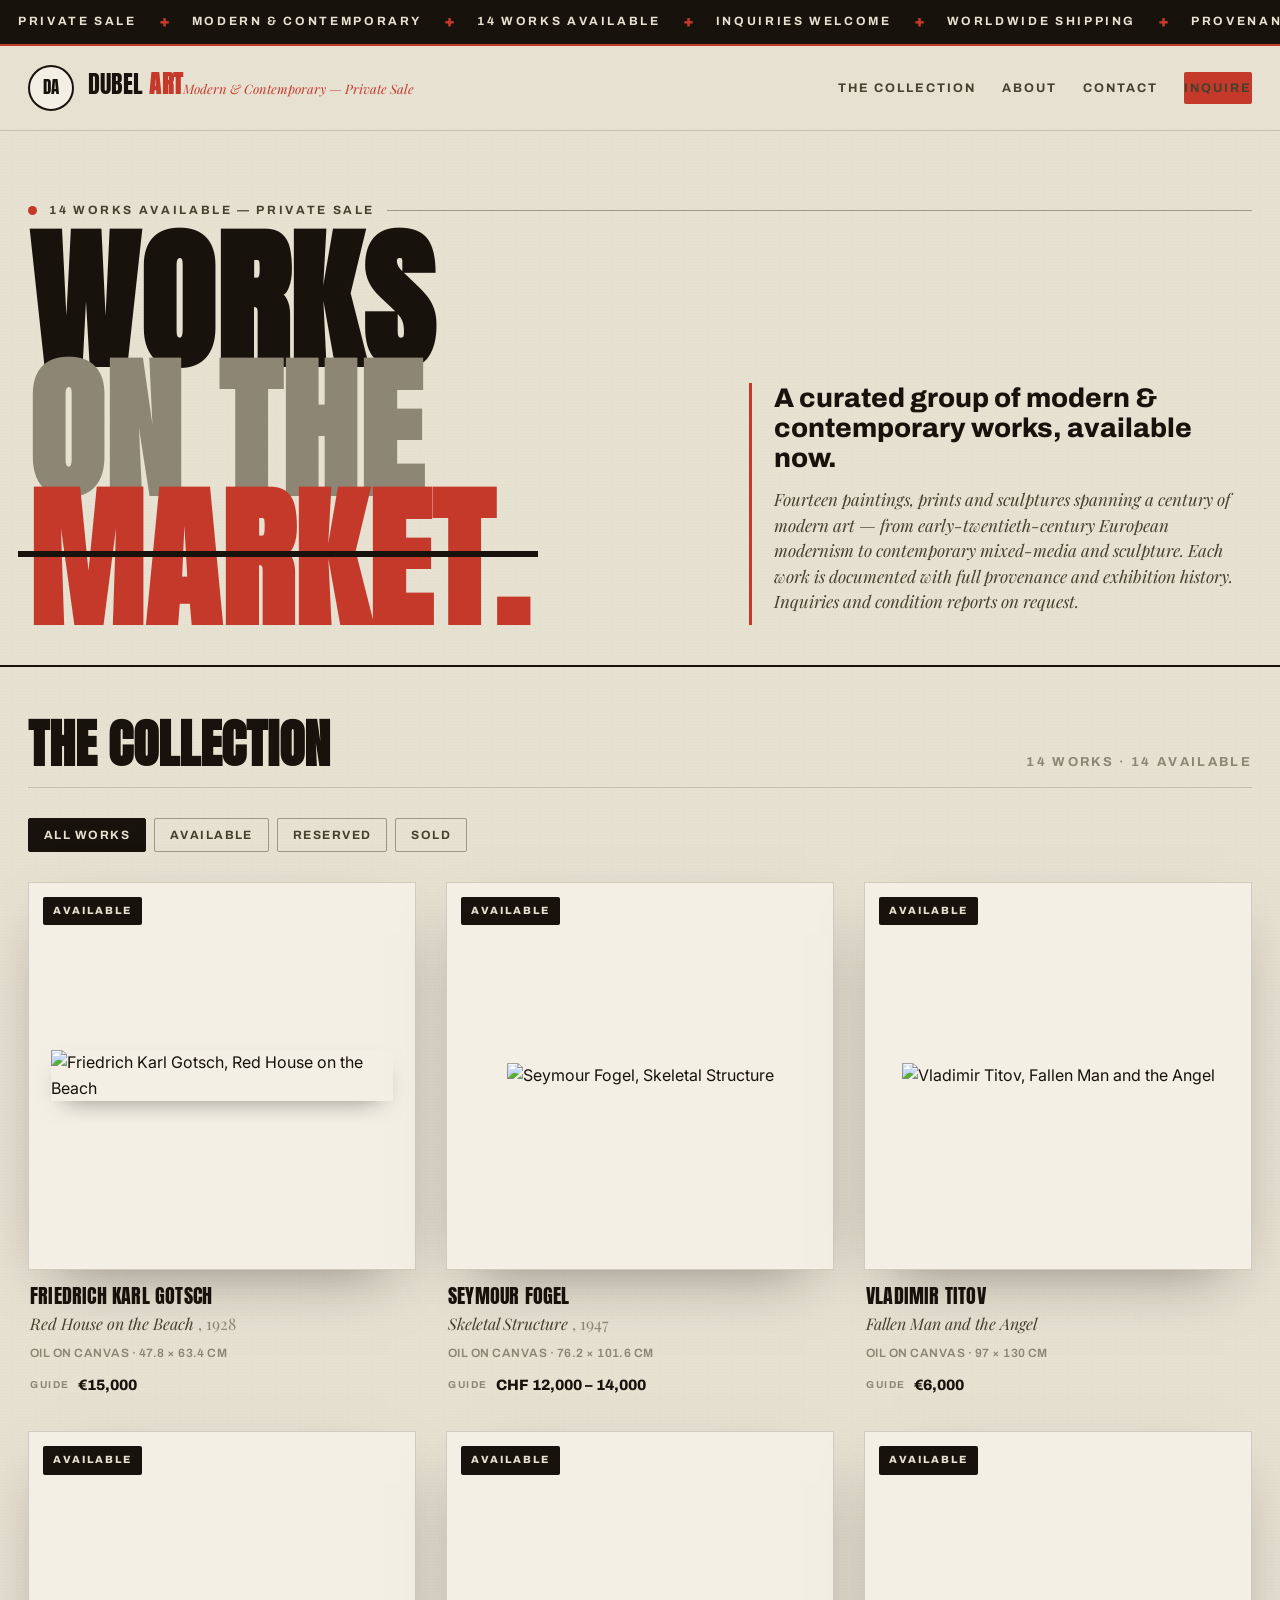
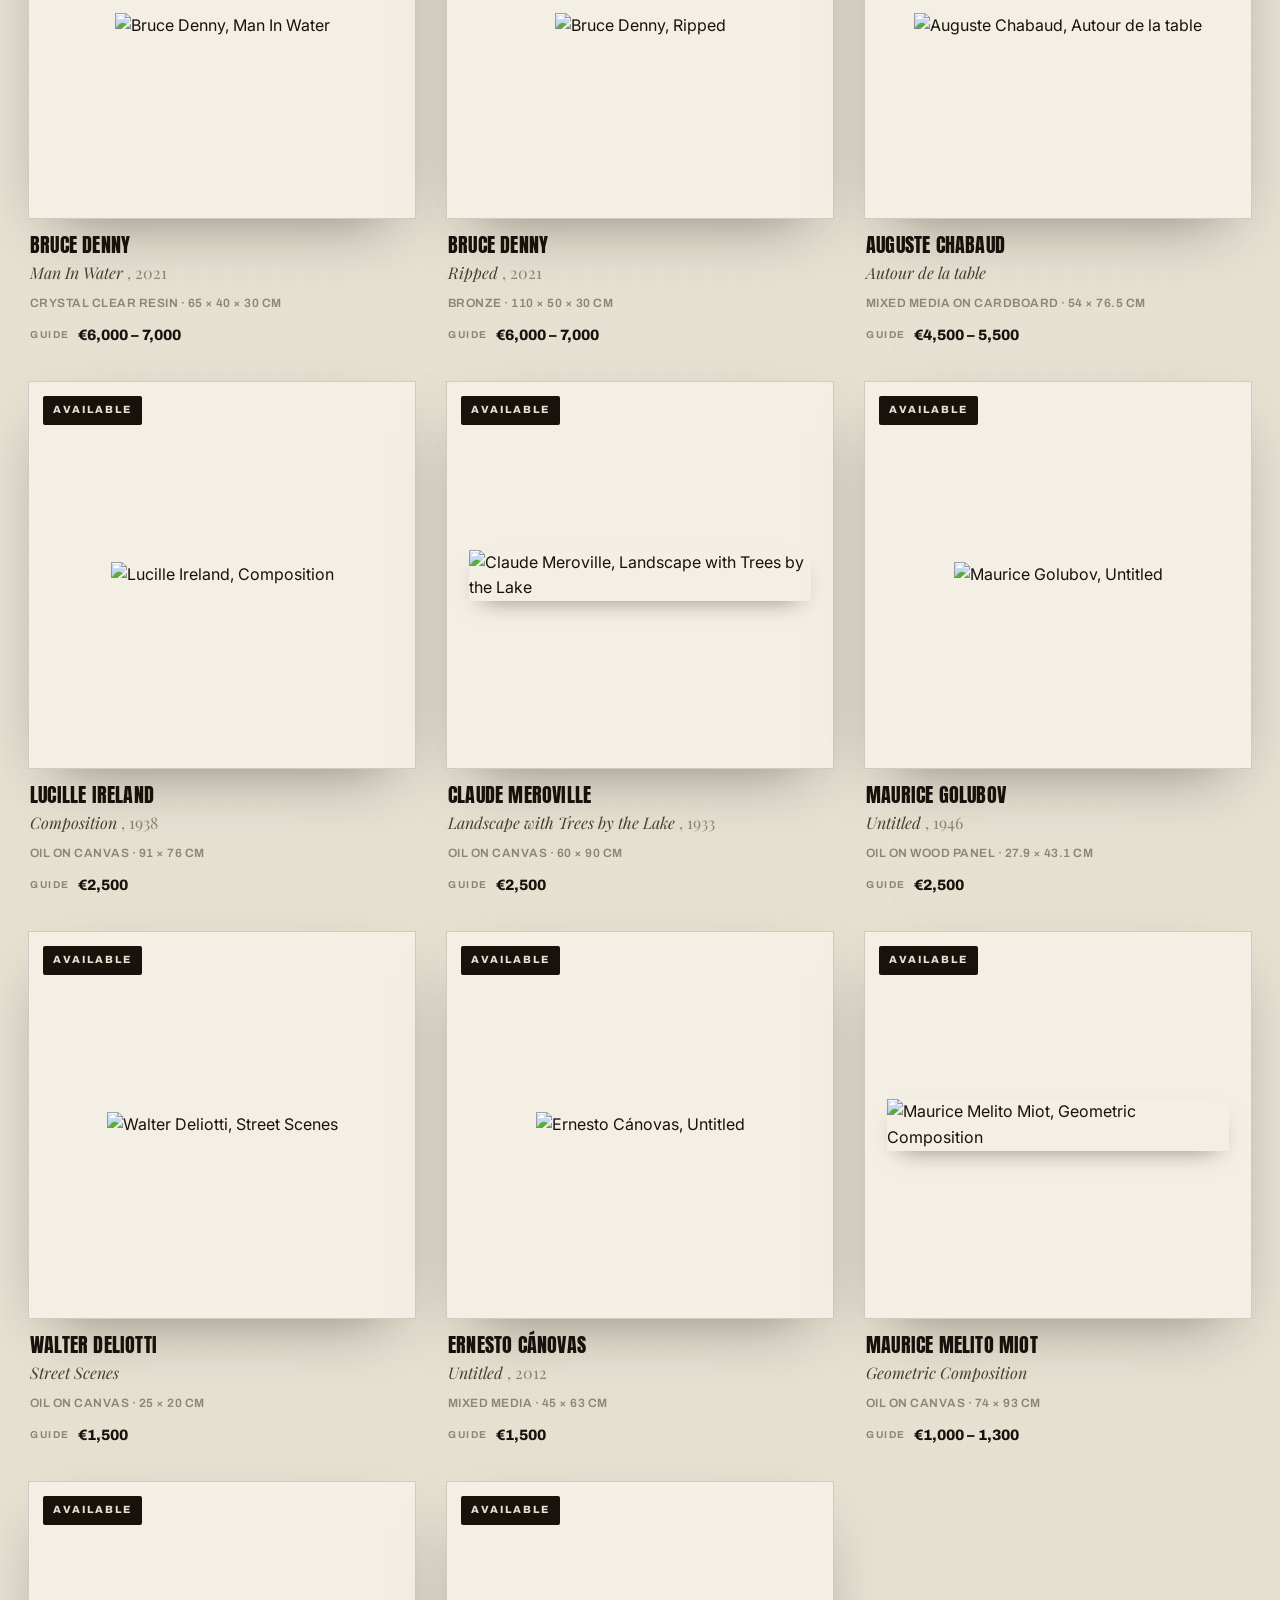
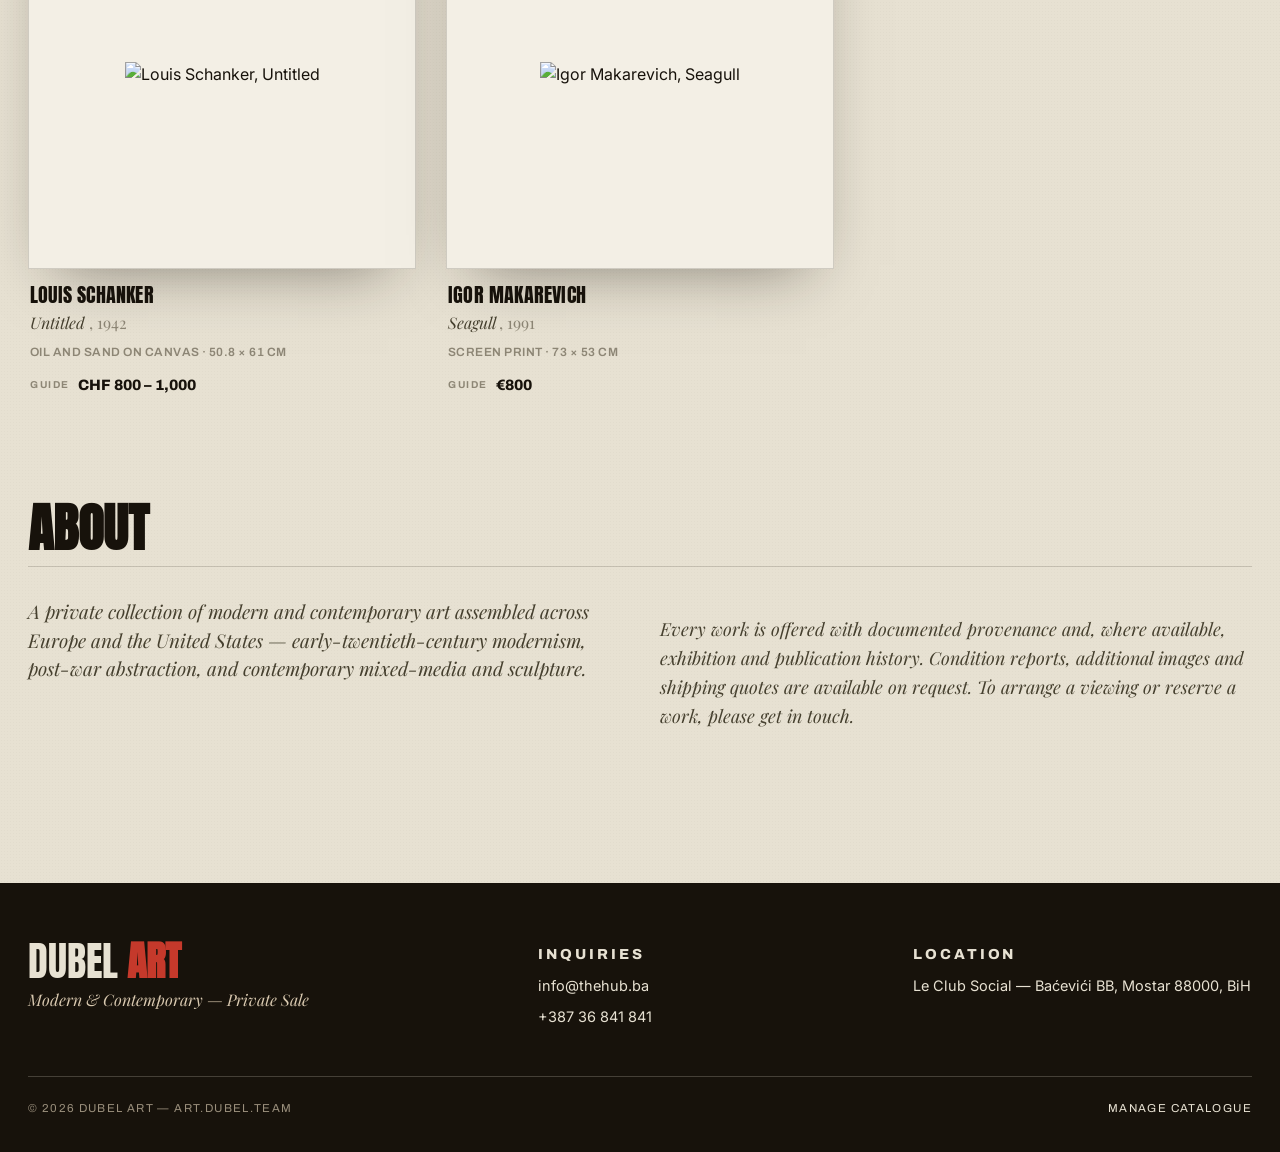
==== index.html @ 876abdb9 "Add files via upload" ====
<!DOCTYPE html>
<html lang="en">
<head>
<meta charset="utf-8">
<meta name="viewport" content="width=device-width, initial-scale=1">
<title>DUBEL ART — Modern & Contemporary, Private Sale</title>
<meta name="description" content="A curated group of modern and contemporary paintings, prints and sculpture available for private sale.">
<link rel="preconnect" href="https://fonts.googleapis.com">
<link rel="preconnect" href="https://fonts.gstatic.com" crossorigin>
<link href="https://fonts.googleapis.com/css2?family=Anton&family=Archivo:wght@400;600;700;800;900&family=Inter:wght@400;500;600;700&family=Playfair+Display:ital,wght@1,400;1,500;1,600&display=swap" rel="stylesheet">
<link rel="stylesheet" href="styles.css">
</head>
<body>
<div id="site-chrome"></div>

<main>
  <section class="hero">
    <div class="wrap">
      <div class="hero__eyebrow">
        <span class="dot"></span>
        <span id="hero-eyebrow"></span>
        <span class="rule"></span>
      </div>
      <div class="hero__grid">
        <h1 class="hero__head">
          <span class="l1" id="hl1"></span><br>
          <span class="l2" id="hl2"></span><br>
          <span class="l3" id="hl3"></span>
        </h1>
        <div class="hero__aside">
          <p class="hero__statement" id="hero-statement"></p>
          <p class="hero__body" id="hero-body"></p>
        </div>
      </div>
    </div>
  </section>

  <section class="section" id="collection">
    <div class="wrap">
      <div class="section__head">
        <h2 class="section__title">The Collection</h2>
        <span class="section__count" id="count"></span>
      </div>
      <div class="filters" id="filters" role="group" aria-label="Filter works">
        <button class="chip" data-filter="all" aria-pressed="true">All works</button>
        <button class="chip" data-filter="available" aria-pressed="false">Available</button>
        <button class="chip" data-filter="reserved" aria-pressed="false">Reserved</button>
        <button class="chip" data-filter="sold" aria-pressed="false">Sold</button>
      </div>
      <div class="grid" id="grid"></div>
    </div>
  </section>

  <section class="section" id="about">
    <div class="wrap">
      <div class="section__head"><h2 class="section__title">About</h2></div>
      <div class="cols2">
        <p class="hero__body" style="font-size:19px">A private collection of modern and contemporary art assembled across Europe and the United States — early-twentieth-century modernism, post-war abstraction, and contemporary mixed-media and sculpture.</p>
        <p style="font-family:var(--serif);font-style:italic;font-size:18px;color:var(--ink-soft)">Every work is offered with documented provenance and, where available, exhibition and publication history. Condition reports, additional images and shipping quotes are available on request. To arrange a viewing or reserve a work, please get in touch.</p>
      </div>
    </div>
  </section>
</main>

<footer id="site-footer"></footer>

<script src="data.js"></script>
<script src="app.js"></script>
<script>
(function(){
  var D = window.DubelArt;
  var data = D.loadData();
  var site = data.site, works = data.works;
  D.mountChrome(site);

  // hero copy
  function set(id,v){var n=document.getElementById(id); if(n) n.textContent=v||"";}
  set("hero-eyebrow", site.heroEyebrow);
  set("hl1", site.heroLine1); set("hl2", site.heroLine2); set("hl3", site.heroLine3);
  set("hero-statement", site.heroStatement);
  set("hero-body", site.heroBody);

  var grid = document.getElementById("grid");
  var countEl = document.getElementById("count");
  var current = "all";

  function cardHtml(w){
    var st = D.statusInfo(w);
    var tagClass = st.key==="sold" ? "card__tag--sold" : st.key==="reserved" ? "card__tag--reserved" : "";
    var href = "artwork.html?id=" + encodeURIComponent(w.slug || w.id);
    var yr = w.year ? " <span class='yr'>, "+D.esc(w.year)+"</span>" : "";
    return (
      "<article class='card "+(st.key==="sold"?"card--sold":"")+"'>"+
        "<a href='"+href+"'>"+
          "<div class='card__frame'>"+
            "<span class='card__tag "+tagClass+"'>"+st.label+"</span>"+
            "<img loading='lazy' src='"+D.esc(w.thumb||w.image)+"' alt='"+D.esc(w.artist+", "+w.title)+"'>"+
          "</div>"+
          "<div class='card__meta'>"+
            "<div class='card__artist'>"+D.esc(w.artist)+"</div>"+
            "<div class='card__title'>"+D.esc(w.title)+yr+"</div>"+
            "<div class='card__spec'>"+D.esc([w.medium,w.dimensions].filter(Boolean).join(" · "))+"</div>"+
            "<div class='card__price'><span class='lbl'>"+(w.priceMode==="on_request"?"":"Guide")+"</span>"+D.esc(D.priceText(w))+"</div>"+
          "</div>"+
        "</a>"+
      "</article>"
    );
  }

  function render(){
    var list = works.filter(function(w){
      if(current==="all") return true;
      return (w.status||"available")===current;
    });
    countEl.textContent = works.length + " works · " +
      works.filter(function(w){return (w.status||"available")==="available";}).length + " available";
    grid.innerHTML = list.length ? list.map(cardHtml).join("") :
      "<div class='empty'>No works in this category right now.</div>";
  }

  document.getElementById("filters").addEventListener("click", function(e){
    var b = e.target.closest(".chip"); if(!b) return;
    current = b.getAttribute("data-filter");
    [].forEach.call(this.querySelectorAll(".chip"), function(c){
      c.setAttribute("aria-pressed", c===b ? "true":"false");
    });
    render();
  });

  render();
})();
</script>
</body>
</html>
---- styles.css ----
/* ============================================================
   DUBEL ART — editorial catalogue stylesheet
   ============================================================ */

:root{
  --paper:#e7e1d2;
  --paper-2:#ede8db;
  --card:#f3efe5;
  --ink:#17120b;
  --ink-soft:#46402f;
  --muted:#8d8675;
  --red:#c5392b;
  --red-deep:#9f2b20;
  --green:#3c5141;
  --line:rgba(23,18,11,.16);
  --line-strong:rgba(23,18,11,.35);
  --shadow:0 24px 60px -28px rgba(23,18,11,.5);
  --maxw:1320px;
  --display:"Anton",sans-serif;
  --util:"Archivo",sans-serif;
  --body:"Inter",sans-serif;
  --serif:"Playfair Display",serif;
}

*{box-sizing:border-box}
html{scroll-behavior:smooth}
body{
  margin:0;
  background:var(--paper);
  color:var(--ink);
  font-family:var(--body);
  font-size:16px;
  line-height:1.6;
  -webkit-font-smoothing:antialiased;
  /* subtle paper grain */
  background-image:
    radial-gradient(rgba(23,18,11,.025) 1px, transparent 1px);
  background-size:3px 3px;
}
img{display:block;max-width:100%}
a{color:inherit;text-decoration:none}
button{font-family:inherit;cursor:pointer}

.wrap{max-width:var(--maxw);margin:0 auto;padding:0 28px}

/* ---------- ticker ---------- */
.ticker{
  background:var(--ink);
  color:var(--paper);
  overflow:hidden;
  white-space:nowrap;
  border-bottom:2px solid var(--red);
}
.ticker__track{
  display:inline-flex;
  align-items:center;
  gap:0;
  padding:9px 0;
  animation:scroll 34s linear infinite;
  will-change:transform;
}
.ticker__track span{
  font-family:var(--util);
  font-weight:700;
  font-size:12px;
  letter-spacing:.22em;
  text-transform:uppercase;
  padding:0 18px;
}
.ticker__track b{color:var(--red);font-weight:900;padding:0 4px}
@keyframes scroll{from{transform:translateX(0)}to{transform:translateX(-50%)}}
@media (prefers-reduced-motion:reduce){.ticker__track{animation:none;padding-left:18px}}

/* ---------- header ---------- */
.site-header{
  position:sticky;top:0;z-index:50;
  background:color-mix(in srgb,var(--paper) 88%, transparent);
  backdrop-filter:blur(8px);
  border-bottom:1px solid var(--line);
}
.site-header .wrap{display:flex;align-items:center;gap:22px;height:84px}
.brand{display:flex;align-items:center;gap:14px;margin-right:auto}
.brand__mark{
  width:46px;height:46px;border-radius:50%;
  border:2px solid var(--ink);
  display:grid;place-items:center;flex:0 0 auto;
  font-family:var(--display);font-size:17px;letter-spacing:.02em;
  background:var(--card);
}
.brand__name{font-family:var(--display);font-size:24px;line-height:.9;letter-spacing:.01em}
.brand__name b{color:var(--red)}
.brand__tag{font-family:var(--serif);font-style:italic;color:var(--red);font-size:13px;margin-top:3px}
.nav{display:flex;align-items:center;gap:26px}
.nav a{
  font-family:var(--util);font-weight:700;font-size:12.5px;
  letter-spacing:.16em;text-transform:uppercase;color:var(--ink-soft);
  padding:6px 0;position:relative;
}
.nav a:hover{color:var(--ink)}
.nav a::after{content:"";position:absolute;left:0;right:100%;bottom:-2px;height:2px;background:var(--red);transition:right .25s ease}
.nav a:hover::after{right:0}
.btn{
  font-family:var(--util);font-weight:800;font-size:12.5px;
  letter-spacing:.16em;text-transform:uppercase;
  background:var(--red);color:#fff;border:none;
  padding:13px 22px;border-radius:2px;display:inline-block;
  transition:background .2s ease,transform .2s ease;
}
.btn:hover{background:var(--red-deep)}
.btn--ghost{background:transparent;color:var(--ink);border:1.5px solid var(--ink)}
.btn--ghost:hover{background:var(--ink);color:var(--paper)}
.btn--block{display:block;width:100%;text-align:center;padding:16px}
.nav-toggle{display:none}

/* ---------- hero ---------- */
.hero{padding:70px 0 40px;border-bottom:2px solid var(--ink)}
.hero__eyebrow{display:flex;align-items:center;gap:12px;margin-bottom:18px}
.hero__eyebrow span{
  font-family:var(--util);font-weight:700;font-size:12px;letter-spacing:.22em;
  text-transform:uppercase;color:var(--ink-soft)
}
.hero__eyebrow .dot{width:9px;height:9px;border-radius:50%;background:var(--red);flex:0 0 auto}
.hero__eyebrow .rule{flex:1;height:1px;background:var(--line-strong)}
.hero__grid{display:grid;grid-template-columns:1.15fr .85fr;gap:40px;align-items:end}
.hero__head{font-family:var(--display);line-height:.84;letter-spacing:.005em;margin:0;
  font-size:clamp(64px,12vw,168px);text-transform:uppercase}
.hero__head .l1{color:var(--ink)}
.hero__head .l2{color:var(--muted)}
.hero__head .l3{color:var(--red);position:relative}
.hero__head .l3::before{content:"";position:absolute;left:-2%;right:-2%;top:46%;height:6px;background:var(--ink)}
.hero__aside{padding-bottom:10px;border-left:3px solid var(--red);padding-left:22px}
.hero__statement{font-family:var(--util);font-weight:800;font-size:clamp(20px,2.2vw,27px);line-height:1.12;margin:0 0 14px}
.hero__body{font-family:var(--serif);font-style:italic;font-size:17px;line-height:1.5;color:var(--ink-soft);margin:0}

/* ---------- section heading ---------- */
.section{padding:54px 0}
.section__head{display:flex;align-items:baseline;justify-content:space-between;gap:20px;margin-bottom:30px;border-bottom:1px solid var(--line);padding-bottom:14px}
.section__title{font-family:var(--display);font-size:clamp(30px,4.6vw,52px);text-transform:uppercase;line-height:.92;margin:0}
.section__count{font-family:var(--util);font-weight:700;font-size:13px;letter-spacing:.18em;text-transform:uppercase;color:var(--muted);white-space:nowrap}

/* ---------- filter bar ---------- */
.filters{display:flex;flex-wrap:wrap;gap:8px;margin-bottom:30px}
.chip{
  font-family:var(--util);font-weight:700;font-size:12px;letter-spacing:.12em;text-transform:uppercase;
  padding:9px 15px;border:1.5px solid var(--line-strong);background:transparent;color:var(--ink-soft);border-radius:2px;
  transition:.18s ease;
}
.chip:hover{border-color:var(--ink);color:var(--ink)}
.chip[aria-pressed="true"]{background:var(--ink);color:var(--paper);border-color:var(--ink)}

/* ---------- gallery grid ---------- */
.grid{display:grid;grid-template-columns:repeat(3,1fr);gap:34px 30px}
.card{display:flex;flex-direction:column;background:transparent}
.card__frame{
  background:var(--card);border:1px solid var(--line);padding:22px;
  box-shadow:var(--shadow);
  display:flex;align-items:center;justify-content:center;
  aspect-ratio:1/1;overflow:hidden;position:relative;
  transition:transform .3s ease;
}
.card a:hover .card__frame{transform:translateY(-4px)}
.card__frame img{max-height:100%;width:auto;object-fit:contain;box-shadow:0 10px 26px -14px rgba(23,18,11,.6)}
.card__tag{
  position:absolute;top:14px;left:14px;
  font-family:var(--util);font-weight:800;font-size:10.5px;letter-spacing:.16em;text-transform:uppercase;
  padding:6px 10px;background:var(--ink);color:var(--paper);border-radius:2px;
}
.card__tag--reserved{background:var(--green)}
.card__tag--sold{background:var(--red)}
.card__meta{padding:16px 2px 0}
.card__artist{font-family:var(--display);font-size:20px;line-height:1;text-transform:uppercase;letter-spacing:.01em}
.card__title{font-family:var(--serif);font-style:italic;font-size:16px;color:var(--ink-soft);margin-top:5px}
.card__title .yr{font-style:normal;color:var(--muted)}
.card__spec{font-family:var(--util);font-weight:600;font-size:12px;letter-spacing:.04em;color:var(--muted);margin-top:8px;text-transform:uppercase}
.card__price{font-family:var(--util);font-weight:800;font-size:15px;margin-top:10px;display:flex;align-items:center;gap:8px}
.card__price .lbl{font-size:10px;letter-spacing:.16em;color:var(--muted);text-transform:uppercase;font-weight:700}
.card--sold .card__frame img{filter:grayscale(.55) opacity(.85)}

/* ---------- detail page ---------- */
.back{display:inline-flex;align-items:center;gap:8px;font-family:var(--util);font-weight:700;font-size:12px;letter-spacing:.16em;text-transform:uppercase;color:var(--ink-soft);margin:30px 0 8px}
.back:hover{color:var(--red)}
.work__hero{border-bottom:2px solid var(--ink);padding-bottom:20px;margin-bottom:34px}
.work__artist{font-family:var(--display);font-size:clamp(40px,7vw,92px);text-transform:uppercase;line-height:.86;margin:6px 0 0}
.work__titleline{display:flex;align-items:baseline;gap:14px;flex-wrap:wrap;margin-top:10px}
.work__title{font-family:var(--serif);font-style:italic;font-size:clamp(20px,2.6vw,30px)}
.work__year{font-family:var(--util);font-weight:700;letter-spacing:.14em;color:var(--muted);font-size:15px}
.work__grid{display:grid;grid-template-columns:1.35fr .65fr;gap:48px;align-items:start}
.work__imgwrap{background:var(--card);border:1px solid var(--line);padding:38px;box-shadow:var(--shadow);display:flex;justify-content:center}
.work__imgwrap img{max-height:78vh;width:auto;box-shadow:0 18px 44px -20px rgba(23,18,11,.65)}
.panel{position:sticky;top:108px}
.panel__price{font-family:var(--display);font-size:40px;line-height:1;color:var(--ink)}
.panel__pricelbl{font-family:var(--util);font-weight:700;font-size:11px;letter-spacing:.18em;text-transform:uppercase;color:var(--muted);margin-bottom:6px}
.panel__status{display:inline-block;font-family:var(--util);font-weight:800;font-size:11px;letter-spacing:.16em;text-transform:uppercase;padding:6px 12px;border-radius:2px;margin:16px 0 22px;background:var(--ink);color:var(--paper)}
.panel__status--reserved{background:var(--green)}
.panel__status--sold{background:var(--red)}
.spec-list{border-top:1px solid var(--line);margin:24px 0}
.spec-list div{display:flex;justify-content:space-between;gap:16px;padding:11px 0;border-bottom:1px solid var(--line);font-size:14px}
.spec-list dt{font-family:var(--util);font-weight:700;letter-spacing:.1em;text-transform:uppercase;font-size:11.5px;color:var(--muted)}
.spec-list dd{margin:0;text-align:right;color:var(--ink)}
.prose-block{margin-top:40px}
.prose-block h3{font-family:var(--util);font-weight:800;font-size:13px;letter-spacing:.2em;text-transform:uppercase;color:var(--red);border-bottom:2px solid var(--ink);padding-bottom:8px;margin:0 0 16px}
.prose-block p{font-family:var(--serif);font-size:17.5px;line-height:1.65;color:var(--ink-soft);margin:0}
.prov{list-style:none;padding:0;margin:0;counter-reset:p}
.prov li{position:relative;padding:11px 0 11px 40px;border-bottom:1px solid var(--line);font-size:14.5px;color:var(--ink-soft)}
.prov li::before{counter-increment:p;content:counter(p,decimal-leading-zero);position:absolute;left:0;top:11px;font-family:var(--util);font-weight:800;font-size:12px;color:var(--red);letter-spacing:.05em}
.cols2{display:grid;grid-template-columns:1fr 1fr;gap:40px}

/* more from collection */
.more{border-top:2px solid var(--ink);margin-top:64px;padding-top:36px}

/* ---------- footer ---------- */
.site-footer{background:var(--ink);color:var(--paper);margin-top:80px;padding:60px 0 34px}
.site-footer a{color:var(--paper)}
.foot__grid{display:grid;grid-template-columns:1.4fr 1fr 1fr;gap:36px;padding-bottom:40px;border-bottom:1px solid rgba(231,225,210,.22)}
.foot__name{font-family:var(--display);font-size:40px;line-height:.9;text-transform:uppercase}
.foot__name b{color:var(--red)}
.foot__tag{font-family:var(--serif);font-style:italic;color:#d9c9b0;margin-top:8px}
.foot__h{font-family:var(--util);font-weight:800;font-size:12px;letter-spacing:.2em;text-transform:uppercase;color:#bdae97;margin:0 0 14px}
.foot__grid p{margin:0 0 8px;font-size:14.5px;color:#e7e1d2}
.foot__grid a:hover{color:var(--red)}
.foot__bottom{display:flex;justify-content:space-between;flex-wrap:wrap;gap:12px;padding-top:22px;font-family:var(--util);font-size:11.5px;letter-spacing:.12em;text-transform:uppercase;color:#9a8f7c}
.foot__bottom a:hover{color:var(--paper)}

/* ---------- empty state ---------- */
.empty{padding:60px 0;text-align:center;color:var(--muted);font-family:var(--serif);font-style:italic;font-size:20px}

/* ---------- responsive ---------- */
@media(max-width:980px){
  .hero__grid{grid-template-columns:1fr;gap:26px}
  .hero__aside{border-left:none;border-top:3px solid var(--red);padding-left:0;padding-top:18px}
  .work__grid{grid-template-columns:1fr;gap:30px}
  .panel{position:static}
  .grid{grid-template-columns:repeat(2,1fr);gap:26px 22px}
  .foot__grid{grid-template-columns:1fr 1fr}
}
@media(max-width:620px){
  .wrap{padding:0 18px}
  .nav{position:fixed;inset:84px 0 auto 0;background:var(--paper);flex-direction:column;align-items:flex-start;
    gap:0;padding:8px 18px 18px;border-bottom:1px solid var(--line);transform:translateY(-130%);transition:transform .3s ease}
  .nav.open{transform:translateY(0)}
  .nav a{padding:14px 0;width:100%;border-bottom:1px solid var(--line);font-size:14px}
  .nav .btn{margin-top:12px}
  .nav-toggle{display:grid;place-items:center;width:42px;height:42px;border:1.5px solid var(--ink);background:transparent;border-radius:2px}
  .grid{grid-template-columns:1fr;gap:26px}
  .cols2{grid-template-columns:1fr}
  .foot__grid{grid-template-columns:1fr}
  .hero__head .l3::before{height:4px}
}
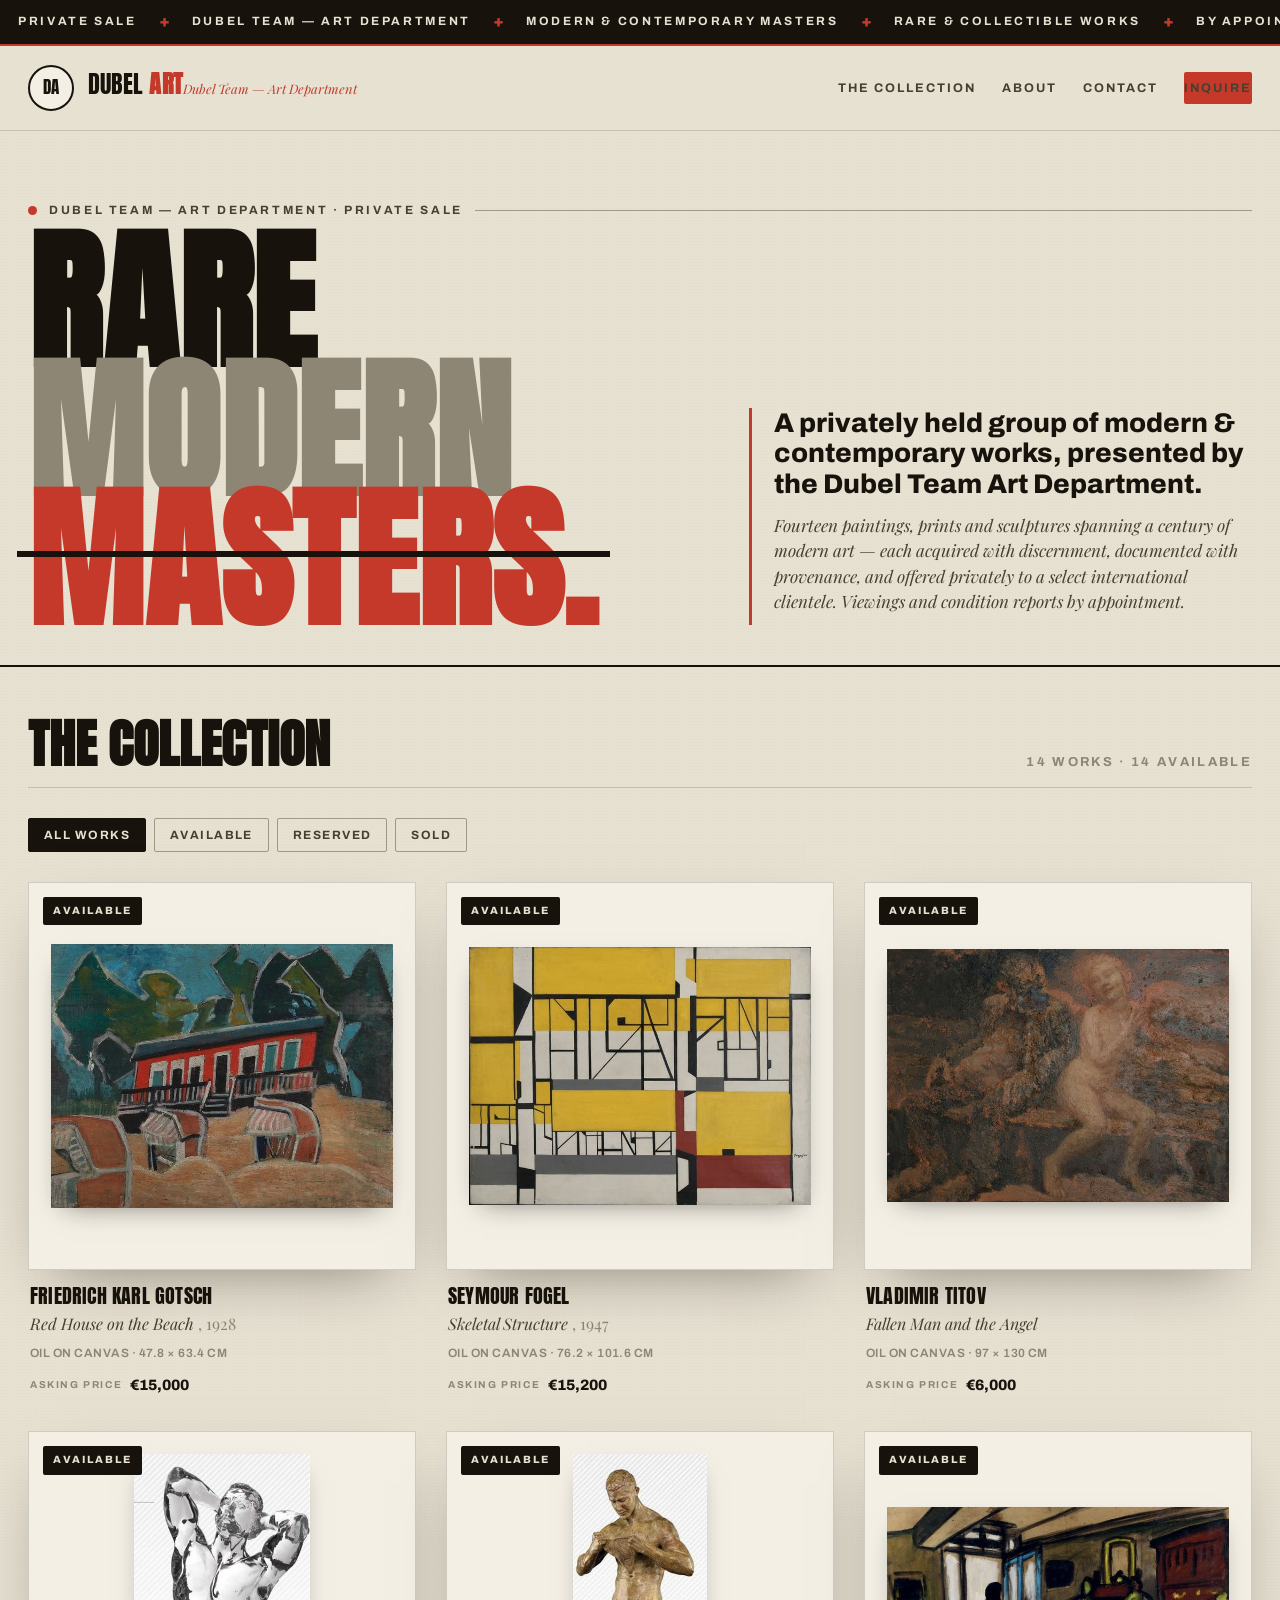
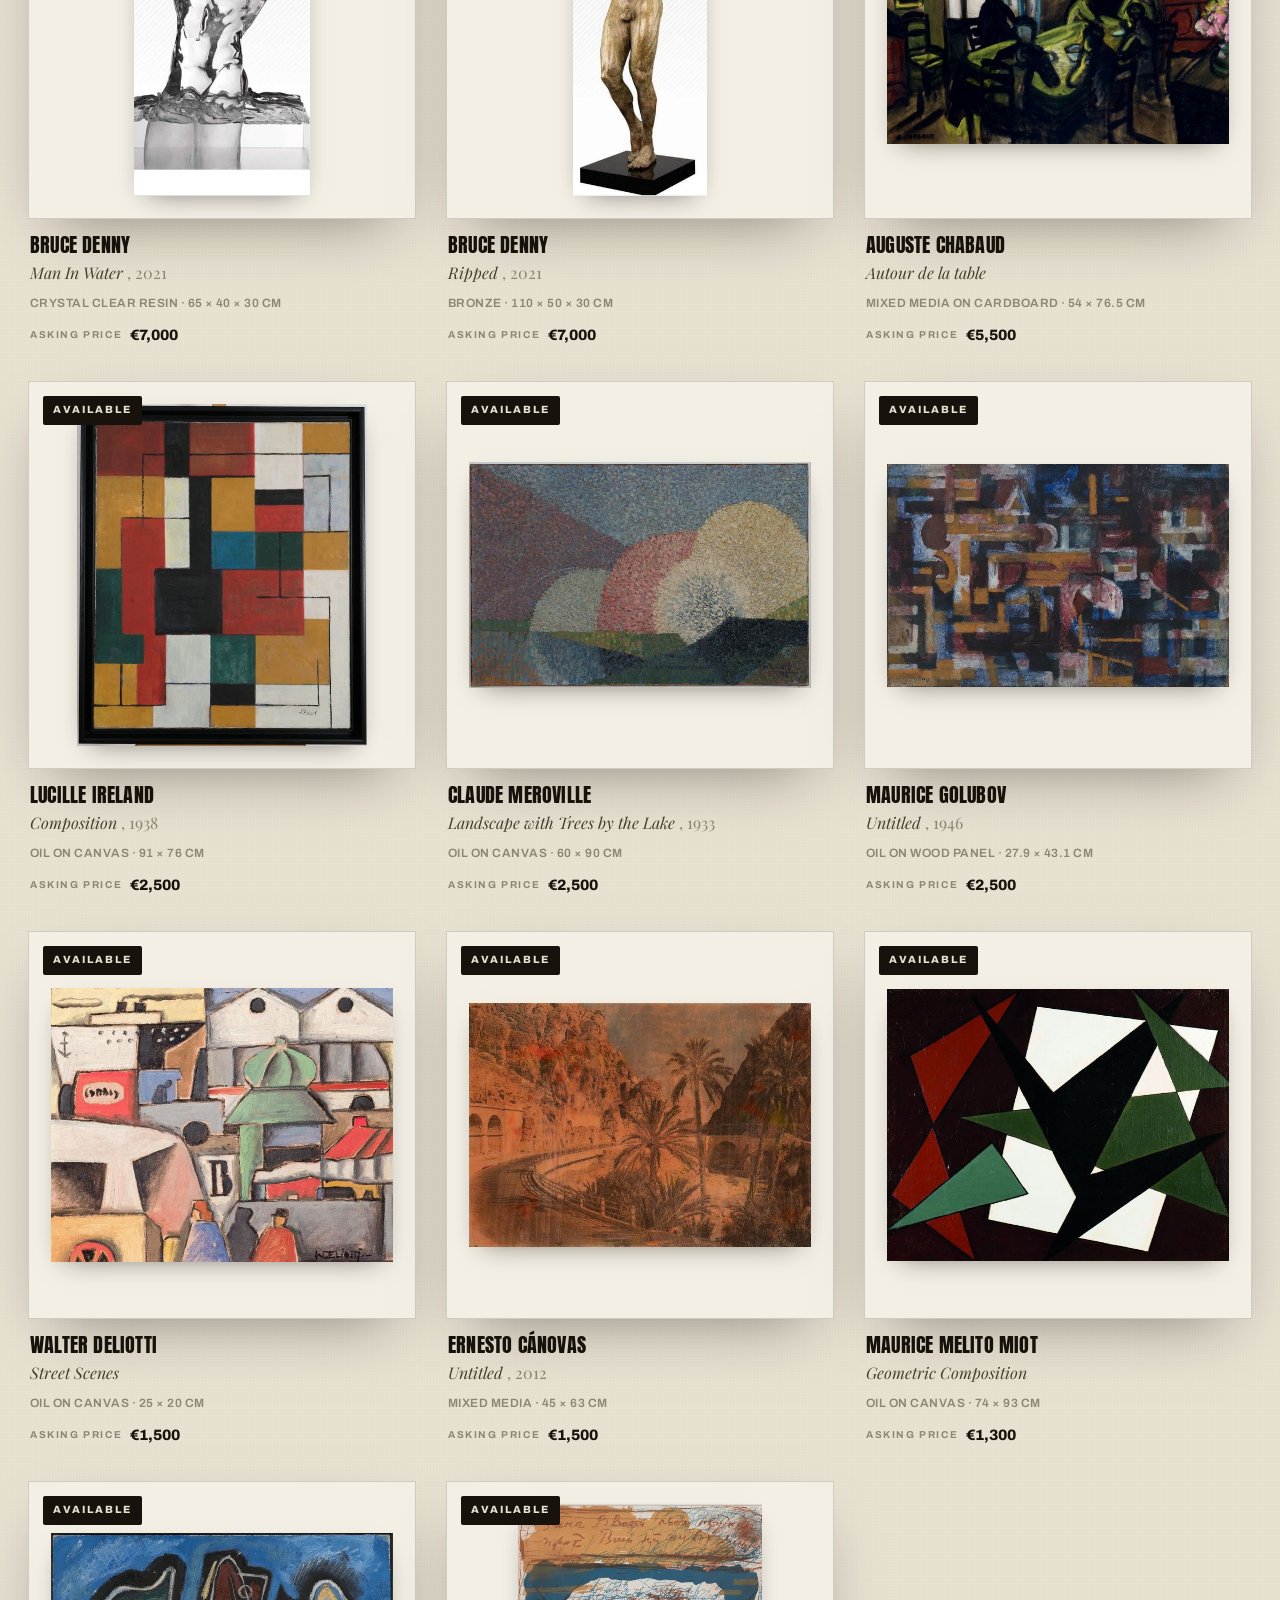
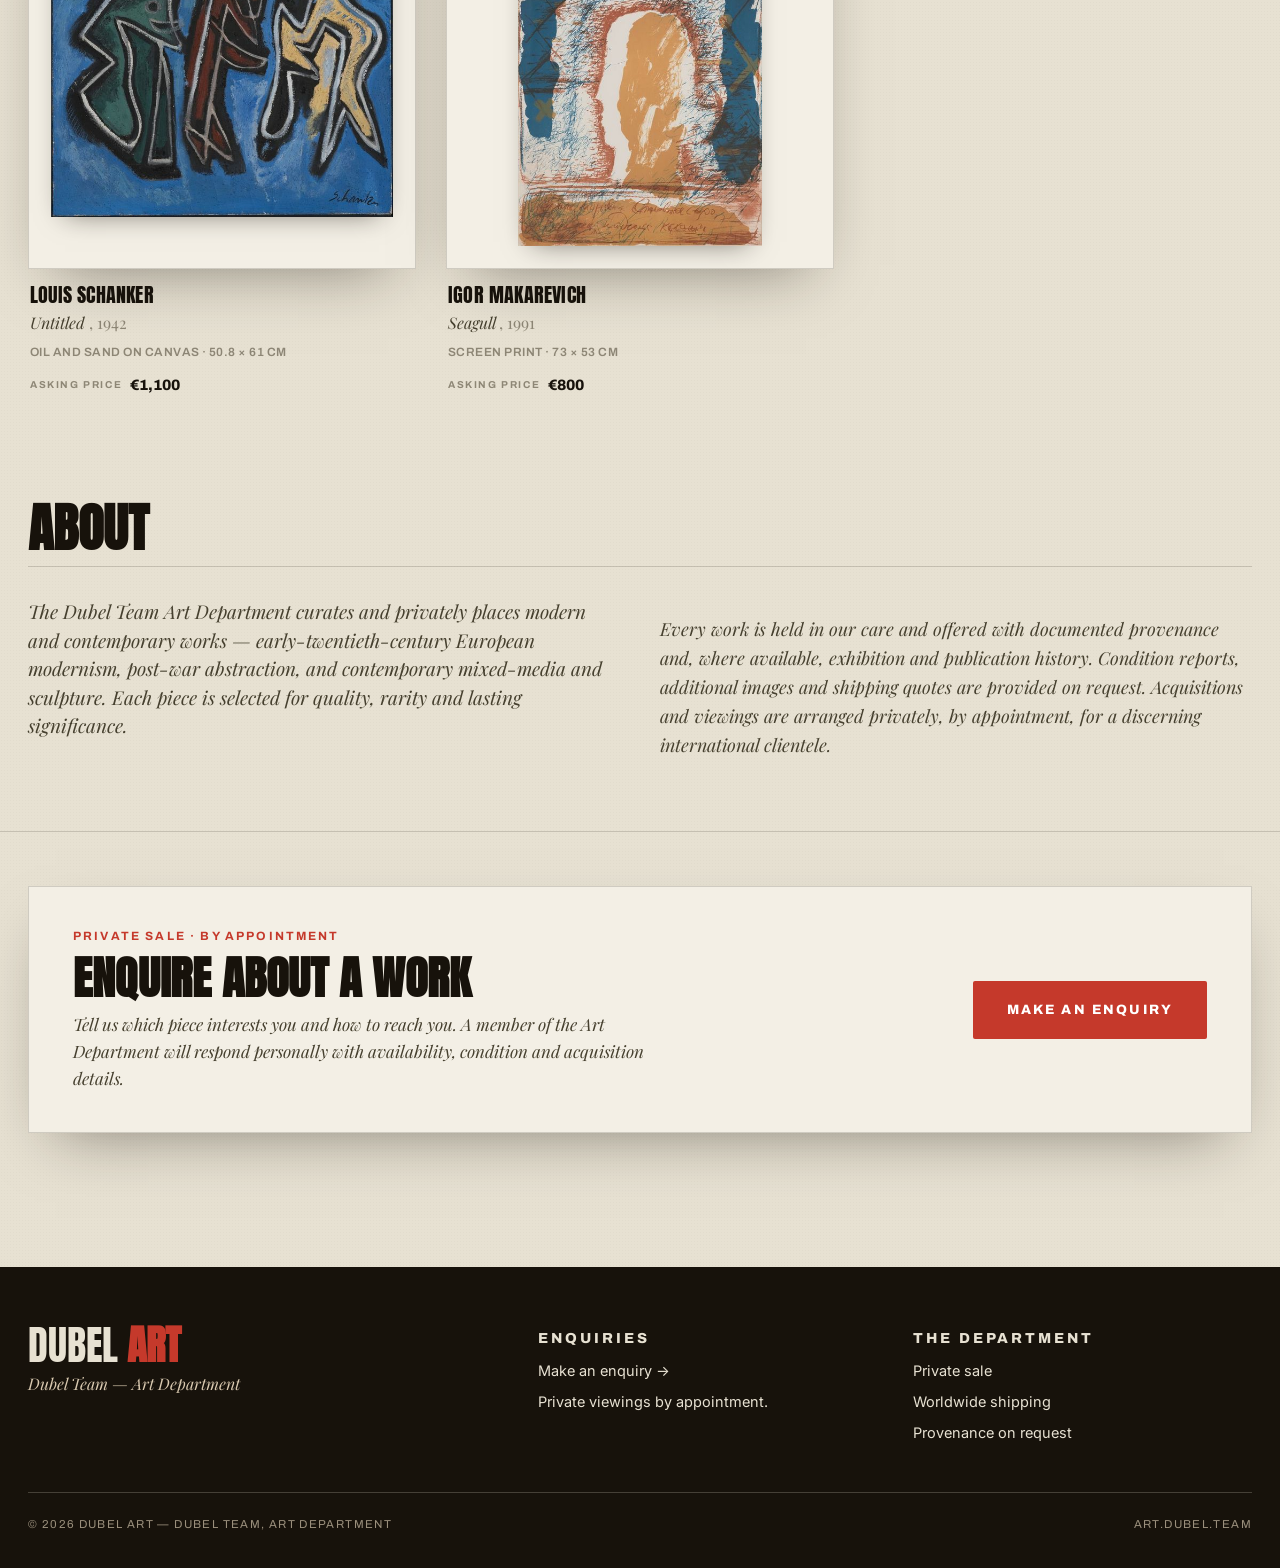
==== commit 02ec404c: "Add files via upload" ====
--- a/index.html
+++ b/index.html
@@ -55,8 +55,21 @@
     <div class="wrap">
       <div class="section__head"><h2 class="section__title">About</h2></div>
       <div class="cols2">
-        <p class="hero__body" style="font-size:19px">A private collection of modern and contemporary art assembled across Europe and the United States — early-twentieth-century modernism, post-war abstraction, and contemporary mixed-media and sculpture.</p>
-        <p style="font-family:var(--serif);font-style:italic;font-size:18px;color:var(--ink-soft)">Every work is offered with documented provenance and, where available, exhibition and publication history. Condition reports, additional images and shipping quotes are available on request. To arrange a viewing or reserve a work, please get in touch.</p>
+        <p class="hero__body" style="font-size:19px">The Dubel Team Art Department curates and privately places modern and contemporary works — early-twentieth-century European modernism, post-war abstraction, and contemporary mixed-media and sculpture. Each piece is selected for quality, rarity and lasting significance.</p>
+        <p style="font-family:var(--serif);font-style:italic;font-size:18px;color:var(--ink-soft)">Every work is held in our care and offered with documented provenance and, where available, exhibition and publication history. Condition reports, additional images and shipping quotes are provided on request. Acquisitions and viewings are arranged privately, by appointment, for a discerning international clientele.</p>
+      </div>
+    </div>
+  </section>
+
+  <section class="section" id="enquire" style="border-top:1px solid var(--line)">
+    <div class="wrap">
+      <div class="cta">
+        <div>
+          <div class="cta__eyebrow">Private sale &middot; By appointment</div>
+          <h2 class="cta__title">Enquire about a work</h2>
+          <p class="cta__body">Tell us which piece interests you and how to reach you. A member of the Art Department will respond personally with availability, condition and acquisition details.</p>
+        </div>
+        <a class="btn btn--lg" href="contact.html">Make an enquiry</a>
       </div>
     </div>
   </section>
@@ -100,7 +113,7 @@
             "<div class='card__artist'>"+D.esc(w.artist)+"</div>"+
             "<div class='card__title'>"+D.esc(w.title)+yr+"</div>"+
             "<div class='card__spec'>"+D.esc([w.medium,w.dimensions].filter(Boolean).join(" · "))+"</div>"+
-            "<div class='card__price'><span class='lbl'>"+(w.priceMode==="on_request"?"":"Guide")+"</span>"+D.esc(D.priceText(w))+"</div>"+
+            "<div class='card__price'><span class='lbl'>"+(w.priceMode==="on_request"?"":"Asking price")+"</span>"+D.esc(D.priceText(w))+"</div>"+
           "</div>"+
         "</a>"+
       "</article>"
--- a/styles.css
+++ b/styles.css
@@ -246,3 +246,47 @@
   .foot__grid{grid-template-columns:1fr}
   .hero__head .l3::before{height:4px}
 }
+
+/* ---------- enquiry CTA (home) ---------- */
+.cta{display:flex;align-items:center;justify-content:space-between;gap:40px;flex-wrap:wrap;
+  background:var(--card);border:1px solid var(--line);box-shadow:var(--shadow);padding:40px 44px}
+.cta__eyebrow{font-family:var(--util);font-weight:700;font-size:12px;letter-spacing:.18em;text-transform:uppercase;color:var(--red);margin-bottom:10px}
+.cta__title{font-family:var(--display);font-size:clamp(30px,4vw,46px);text-transform:uppercase;line-height:.92;margin:0 0 12px}
+.cta__body{font-family:var(--serif);font-style:italic;font-size:17px;color:var(--ink-soft);margin:0;max-width:60ch}
+.btn--lg{padding:18px 34px;font-size:13.5px}
+
+/* ---------- contact page ---------- */
+.contact__grid{display:grid;grid-template-columns:.8fr 1.2fr;gap:54px;align-items:start}
+.contact__intro .hero__body{margin-bottom:18px}
+.contact__work{background:var(--card);border:1px solid var(--line);padding:18px 20px;margin-top:24px}
+.contact__work .cw__lbl{font-family:var(--util);font-weight:700;font-size:11px;letter-spacing:.16em;text-transform:uppercase;color:var(--muted)}
+.contact__work .cw__name{font-family:var(--display);font-size:22px;text-transform:uppercase;line-height:1;margin-top:6px}
+.contact__work .cw__title{font-family:var(--serif);font-style:italic;color:var(--ink-soft);margin-top:4px}
+.form{display:grid;grid-template-columns:1fr 1fr;gap:18px 20px}
+.form .full{grid-column:1 / -1}
+.field{display:flex;flex-direction:column;gap:7px}
+.field label{font-family:var(--util);font-weight:700;font-size:11.5px;letter-spacing:.14em;text-transform:uppercase;color:var(--ink-soft)}
+.field label .req{color:var(--red)}
+.field input,.field select,.field textarea{
+  font-family:var(--body);font-size:15px;color:var(--ink);background:var(--paper-2);
+  border:1.5px solid var(--line-strong);border-radius:2px;padding:13px 14px;width:100%;transition:border-color .15s ease}
+.field input:focus,.field select:focus,.field textarea:focus{outline:none;border-color:var(--ink)}
+.field textarea{resize:vertical;min-height:120px}
+.form__hp{position:absolute;left:-9999px;opacity:0;height:0;overflow:hidden}
+.form__actions{grid-column:1 / -1;display:flex;align-items:center;gap:18px;flex-wrap:wrap;margin-top:4px}
+.form__note{font-family:var(--serif);font-style:italic;font-size:13.5px;color:var(--muted);margin:0}
+.form__msg{grid-column:1 / -1;padding:16px 18px;border-radius:2px;font-family:var(--util);font-weight:600;font-size:14px;display:none}
+.form__msg.show{display:block}
+.form__msg--ok{background:rgba(60,81,65,.12);border:1px solid var(--green);color:var(--green)}
+.form__msg--err{background:rgba(197,57,43,.1);border:1px solid var(--red);color:var(--red-deep)}
+.contact__sent{display:none;padding:46px 0}
+.contact__sent.show{display:block}
+.contact__sent h2{font-family:var(--display);font-size:clamp(34px,5vw,60px);text-transform:uppercase;line-height:.9;margin:0 0 14px}
+.contact__sent p{font-family:var(--serif);font-style:italic;font-size:19px;color:var(--ink-soft);max-width:56ch}
+@media(max-width:980px){
+  .contact__grid{grid-template-columns:1fr;gap:30px}
+  .cta{padding:30px}
+}
+@media(max-width:620px){
+  .form{grid-template-columns:1fr}
+}
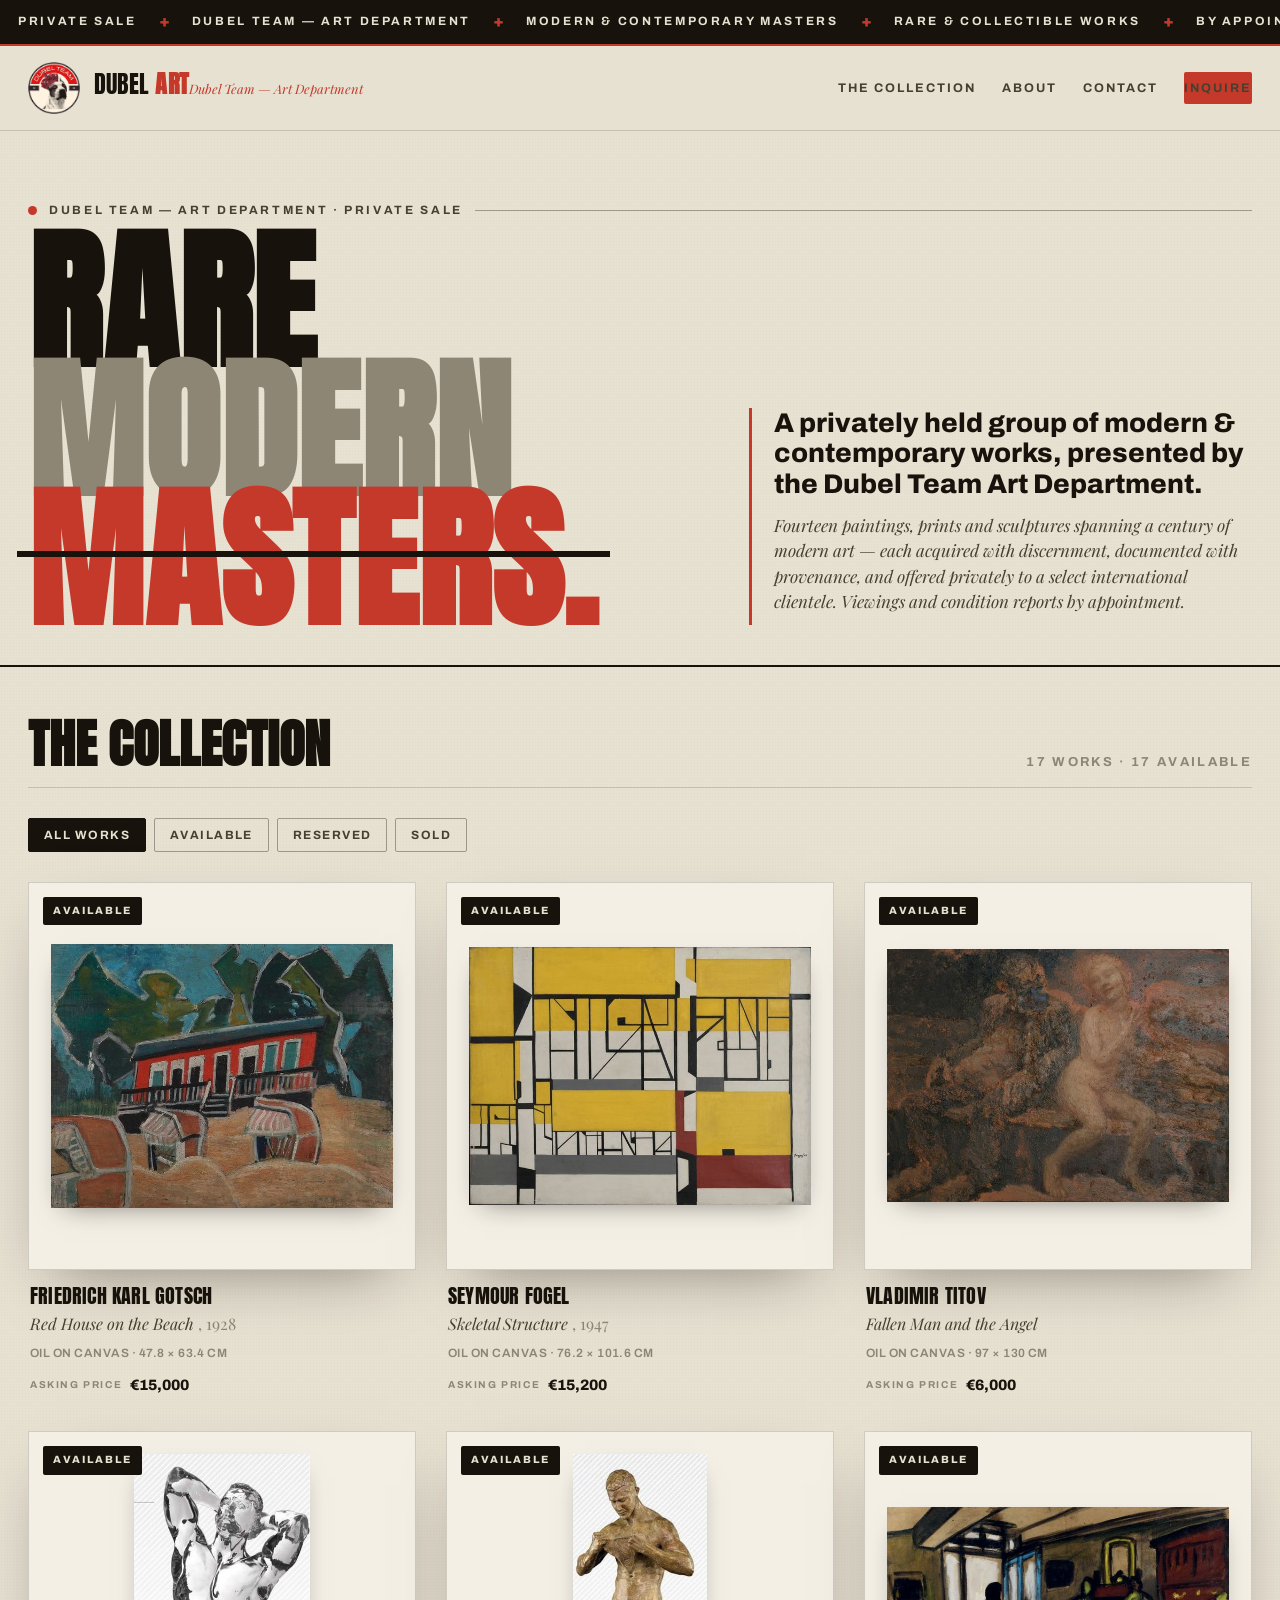
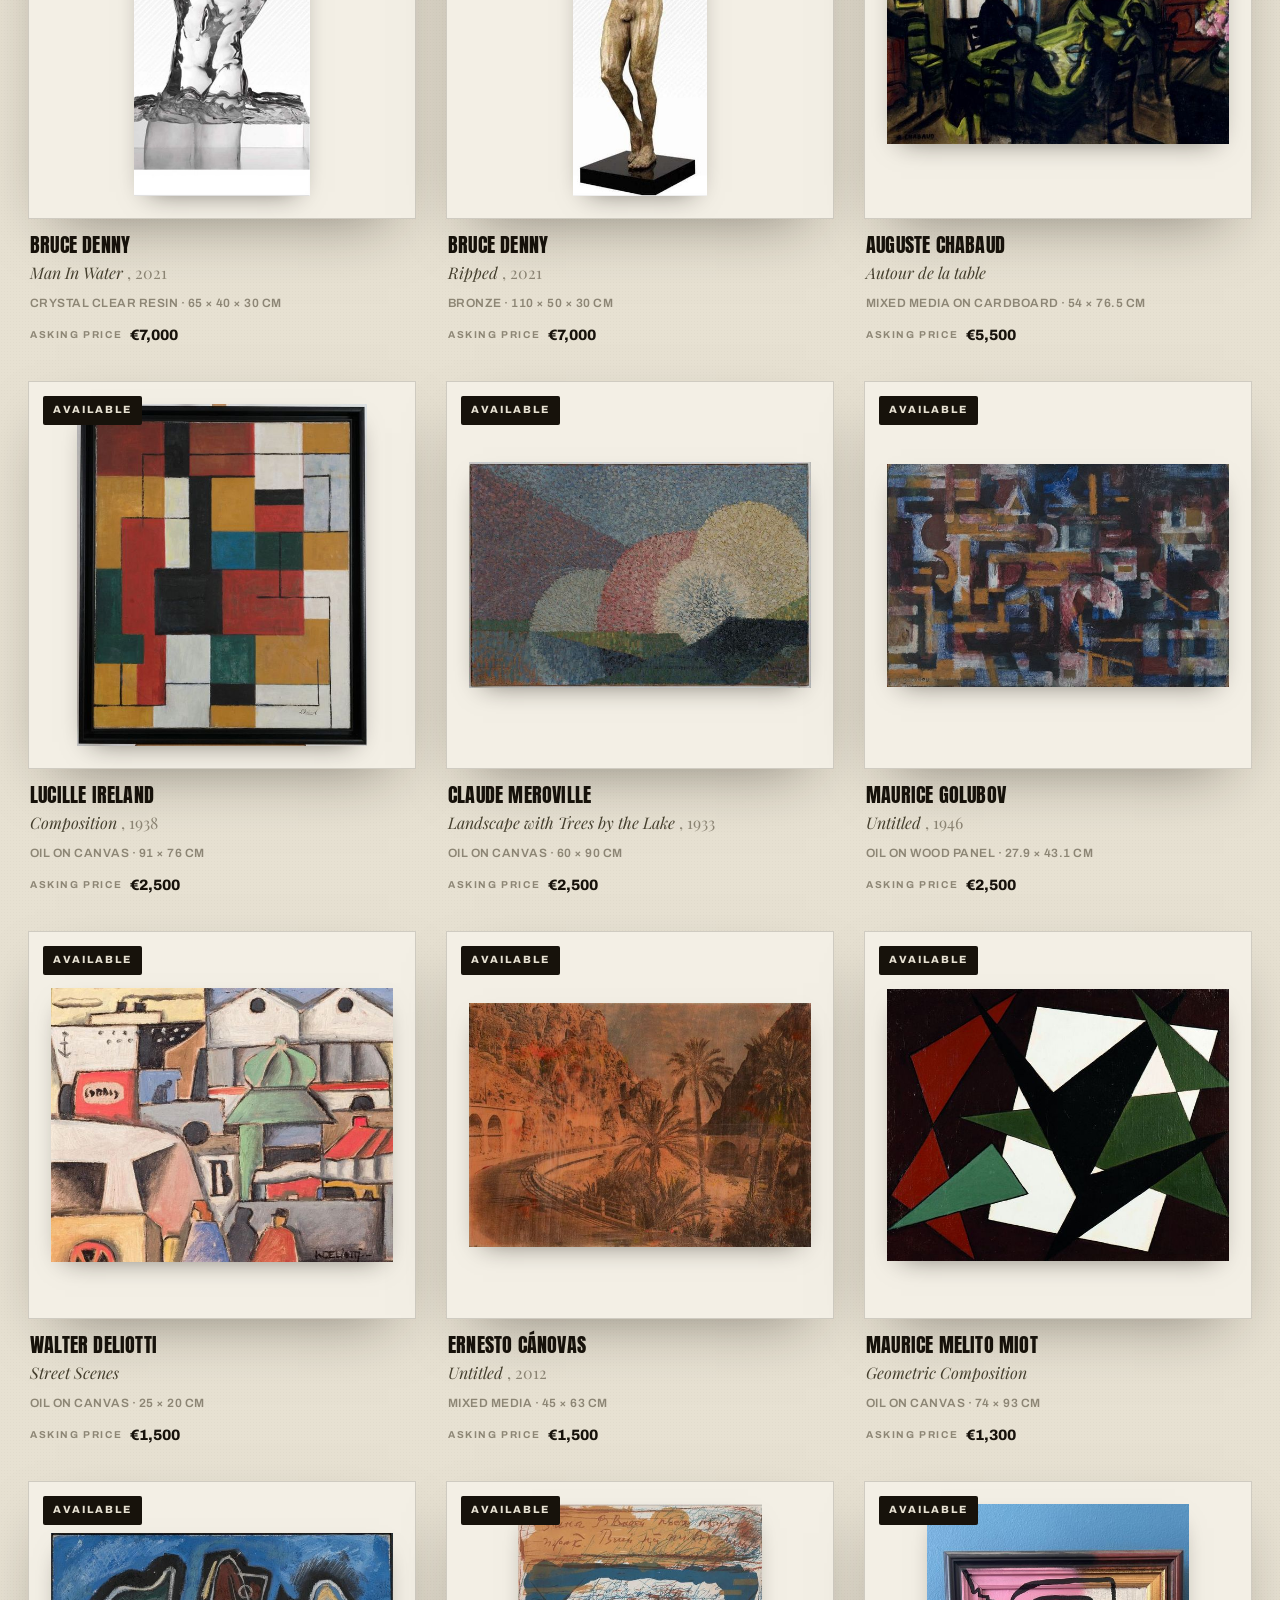
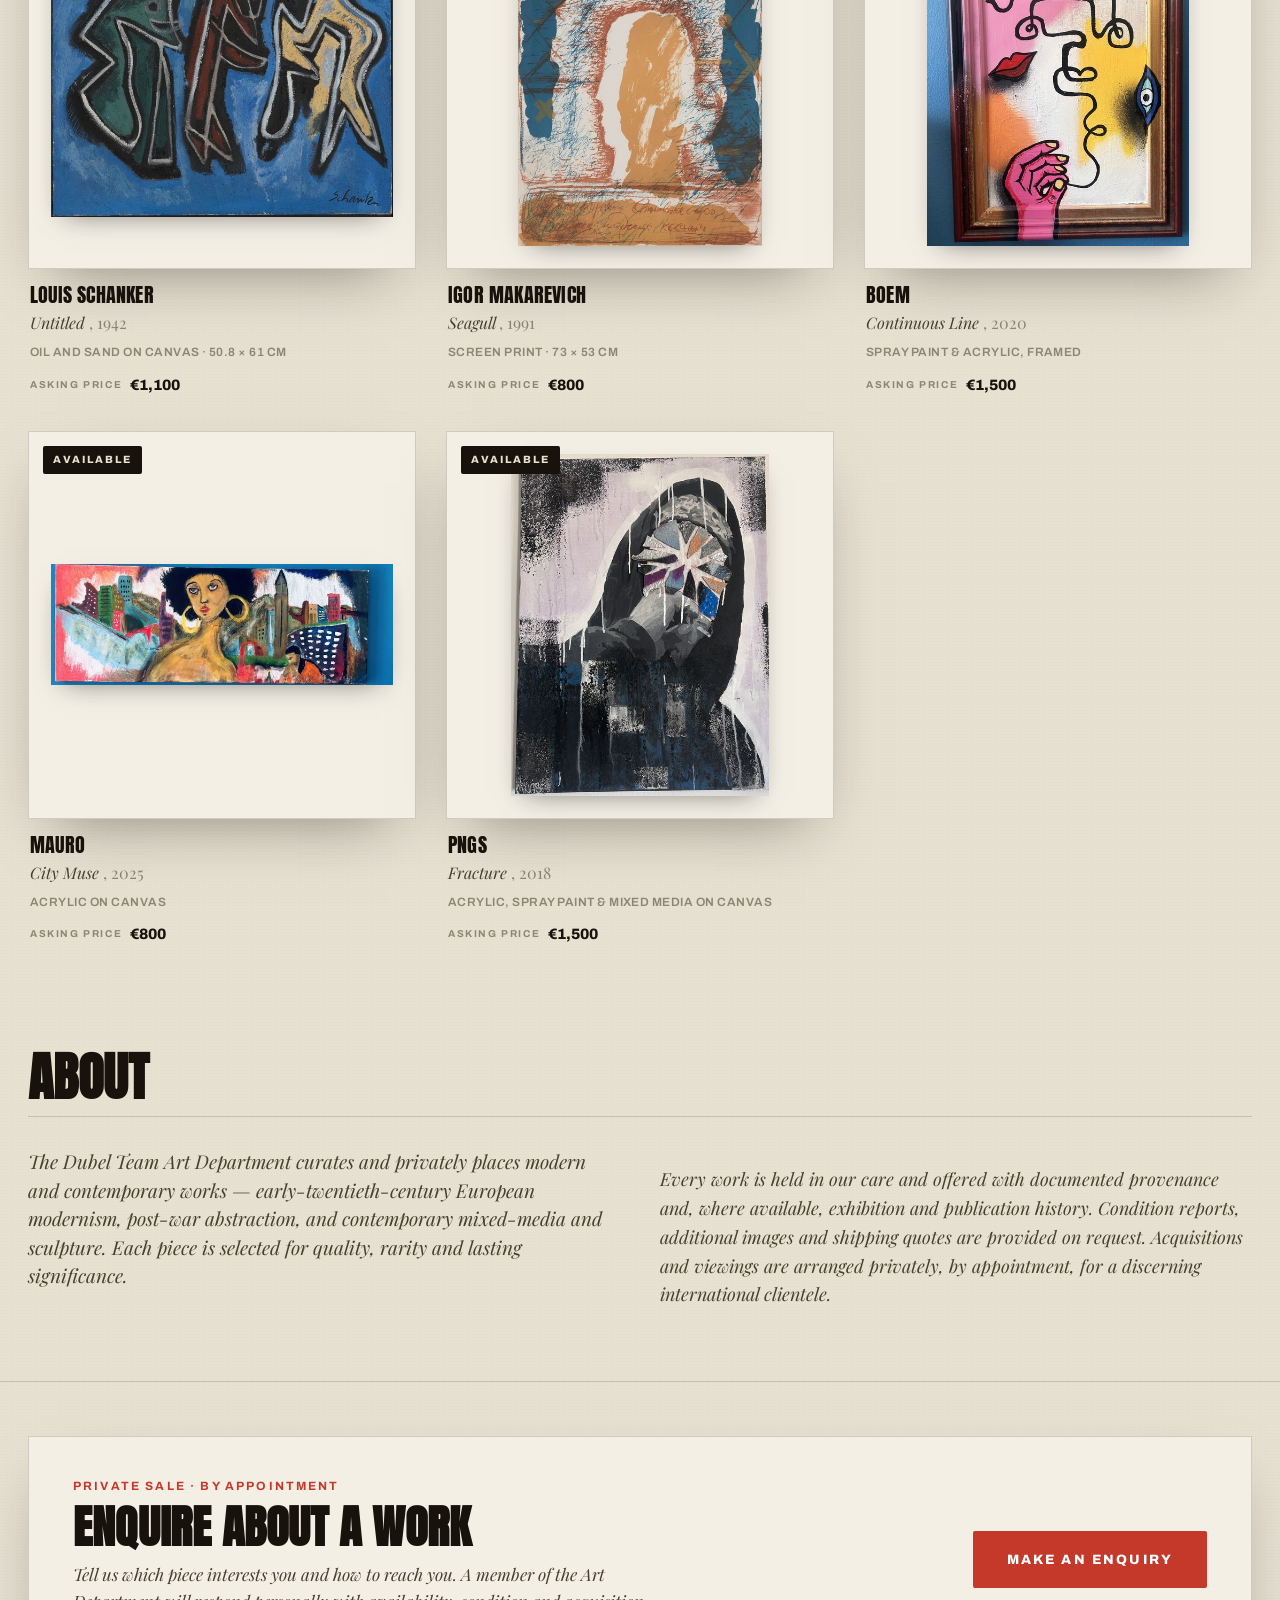
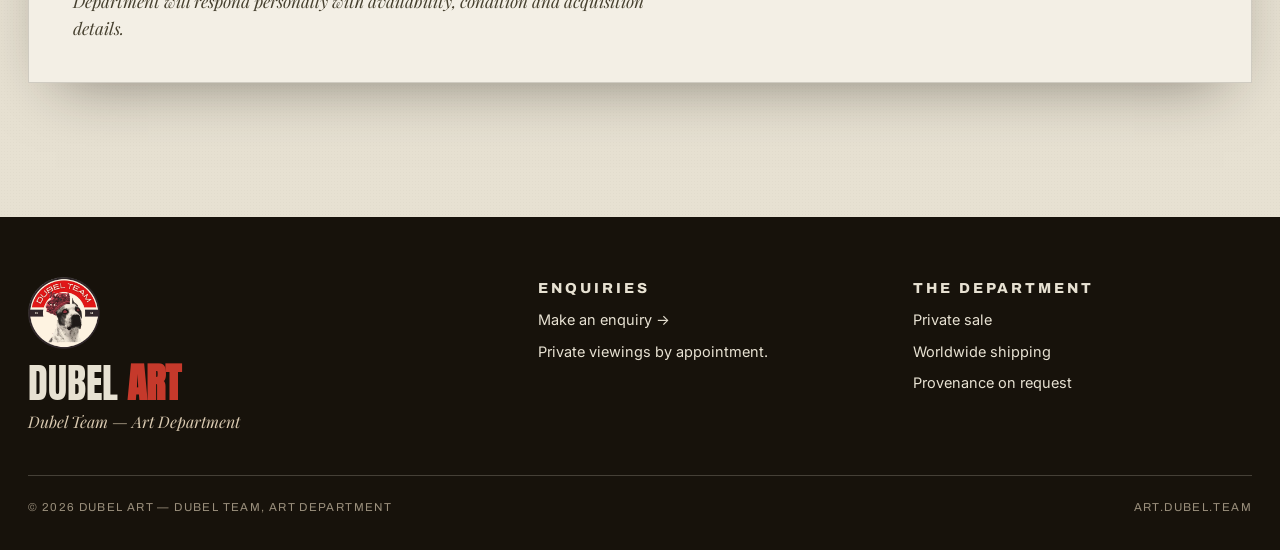
==== commit 90880149: "Add files via upload" ====
--- a/index.html
+++ b/index.html
@@ -9,6 +9,15 @@
 <link rel="preconnect" href="https://fonts.gstatic.com" crossorigin>
 <link href="https://fonts.googleapis.com/css2?family=Anton&family=Archivo:wght@400;600;700;800;900&family=Inter:wght@400;500;600;700&family=Playfair+Display:ital,wght@1,400;1,500;1,600&display=swap" rel="stylesheet">
 <link rel="stylesheet" href="styles.css">
+<meta property="og:title" content="DUBEL ART — Dubel Team, Art Department">
+<meta property="og:description" content="Modern & contemporary works — private sale, by appointment.">
+<meta property="og:image" content="images/logo.png">
+<meta name="twitter:card" content="summary">
+
+<link rel="icon" href="favicon.ico" sizes="any">
+<link rel="icon" type="image/png" href="images/logo.png">
+<link rel="apple-touch-icon" href="apple-touch-icon.png">
+
 </head>
 <body>
 <div id="site-chrome"></div>
--- a/styles.css
+++ b/styles.css
@@ -290,3 +290,12 @@
 @media(max-width:620px){
   .form{grid-template-columns:1fr}
 }
+
+/* price / shipping note */
+.panel__note{font-family:var(--body);font-size:12.5px;line-height:1.5;color:var(--muted);
+  margin:18px 0 0;padding-top:14px;border-top:1px solid var(--line)}
+
+/* brand logo badge */
+.brand__mark--logo{border:none;background:transparent;width:52px;height:52px;padding:0}
+.brand__mark--logo img{width:100%;height:100%;object-fit:contain;display:block}
+.foot__logo{width:72px;height:72px;object-fit:contain;display:block;margin-bottom:16px}
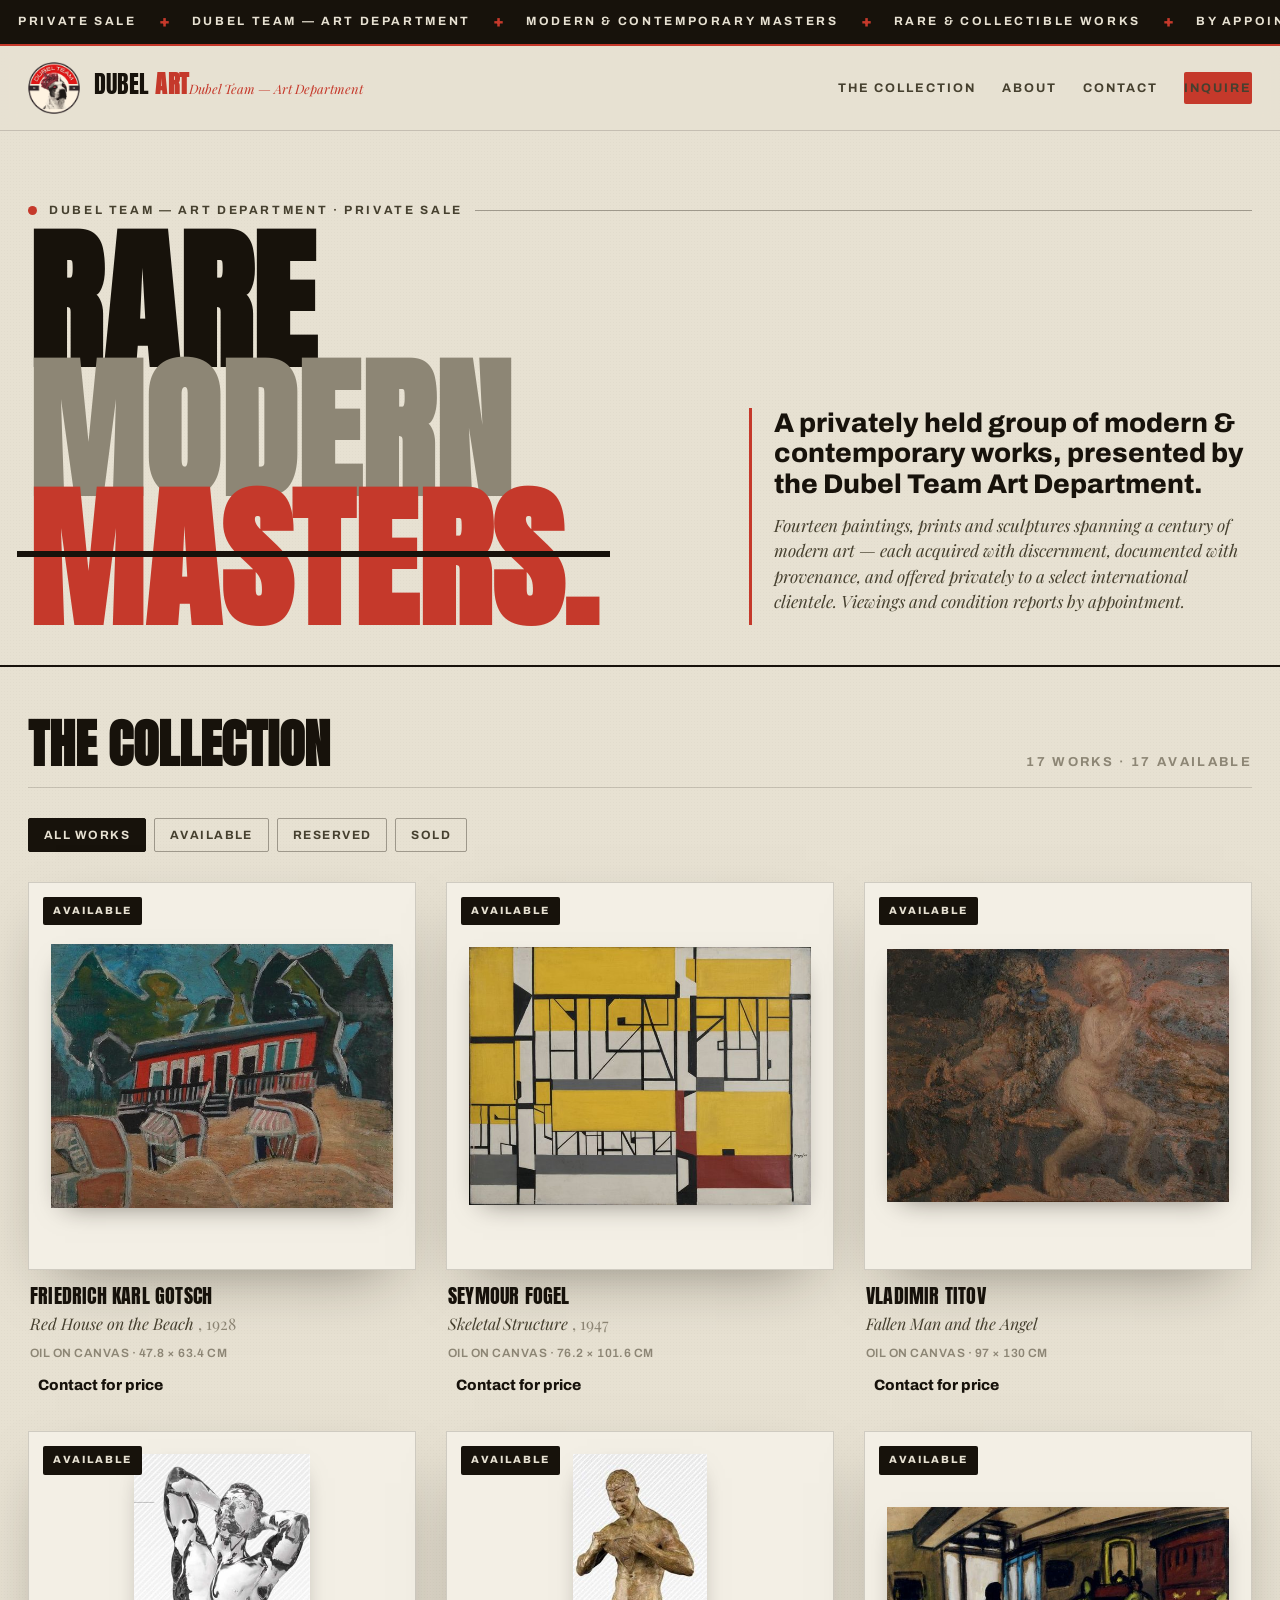
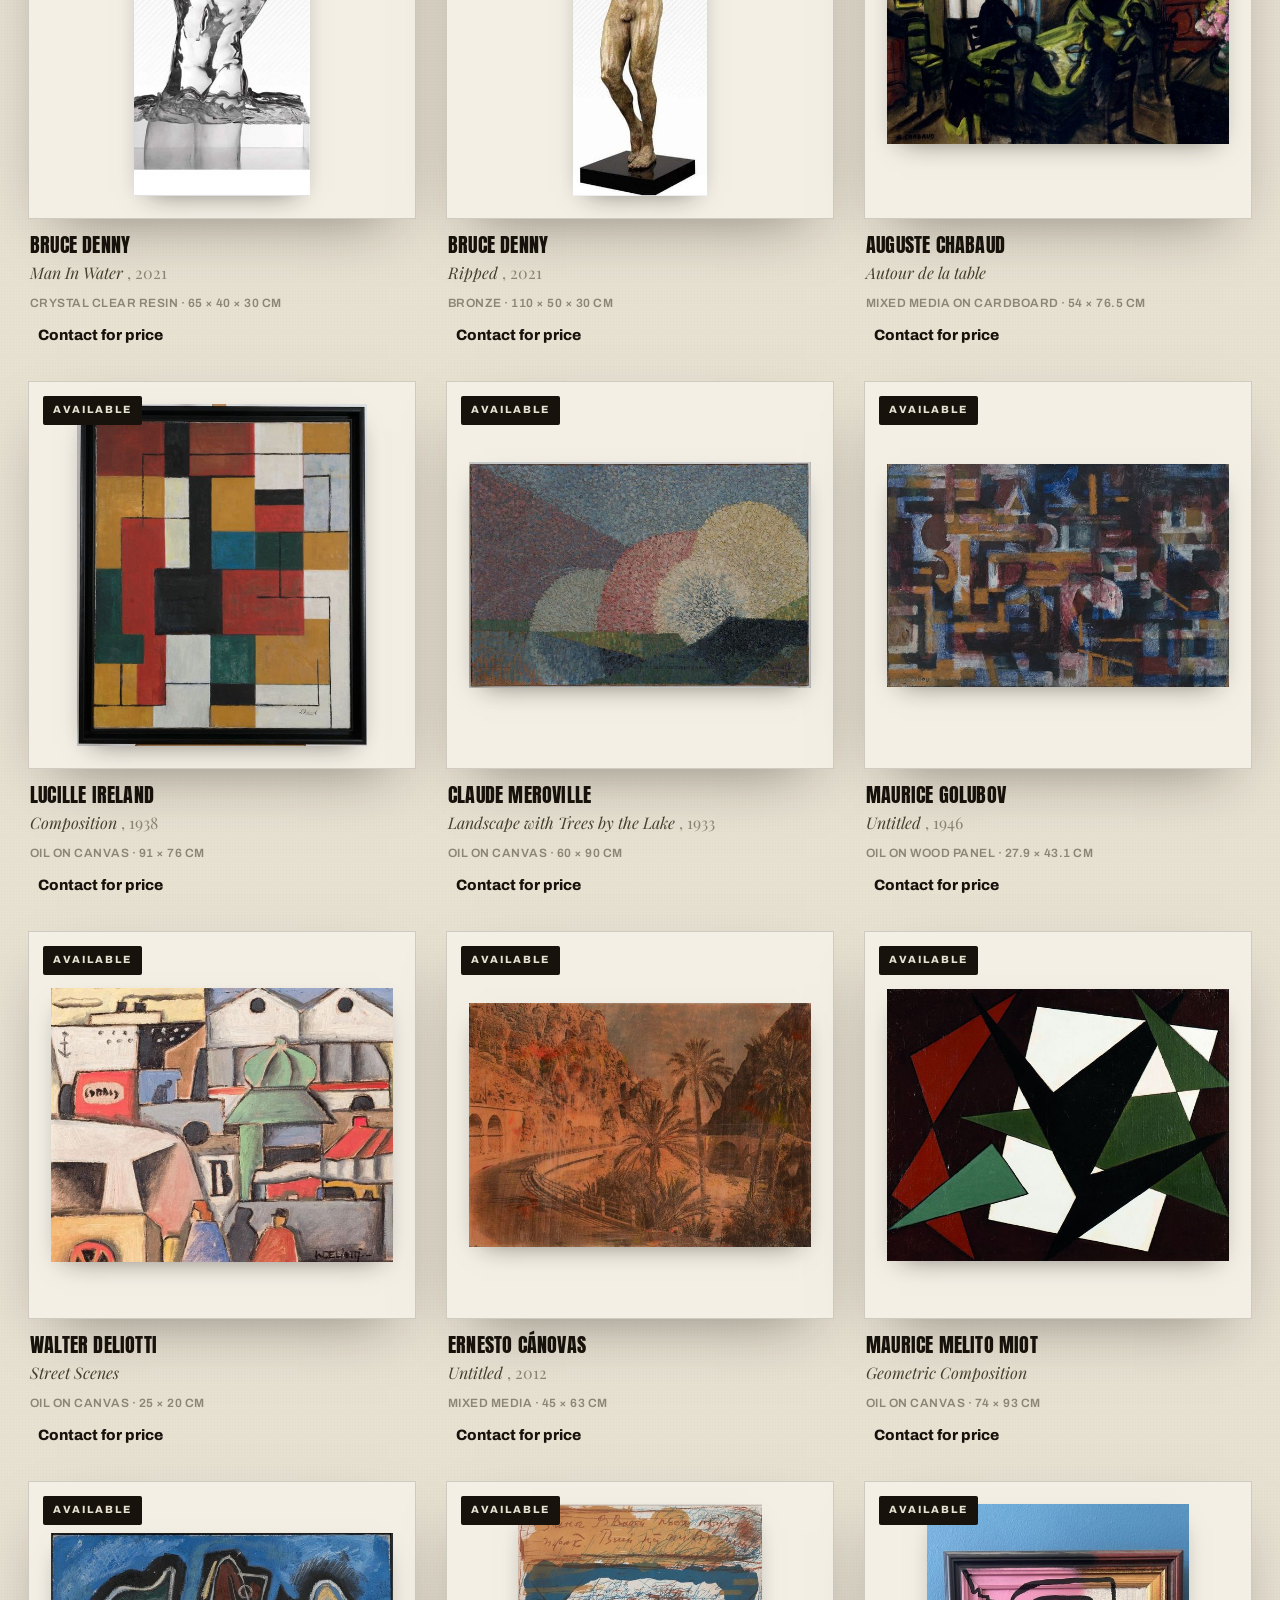
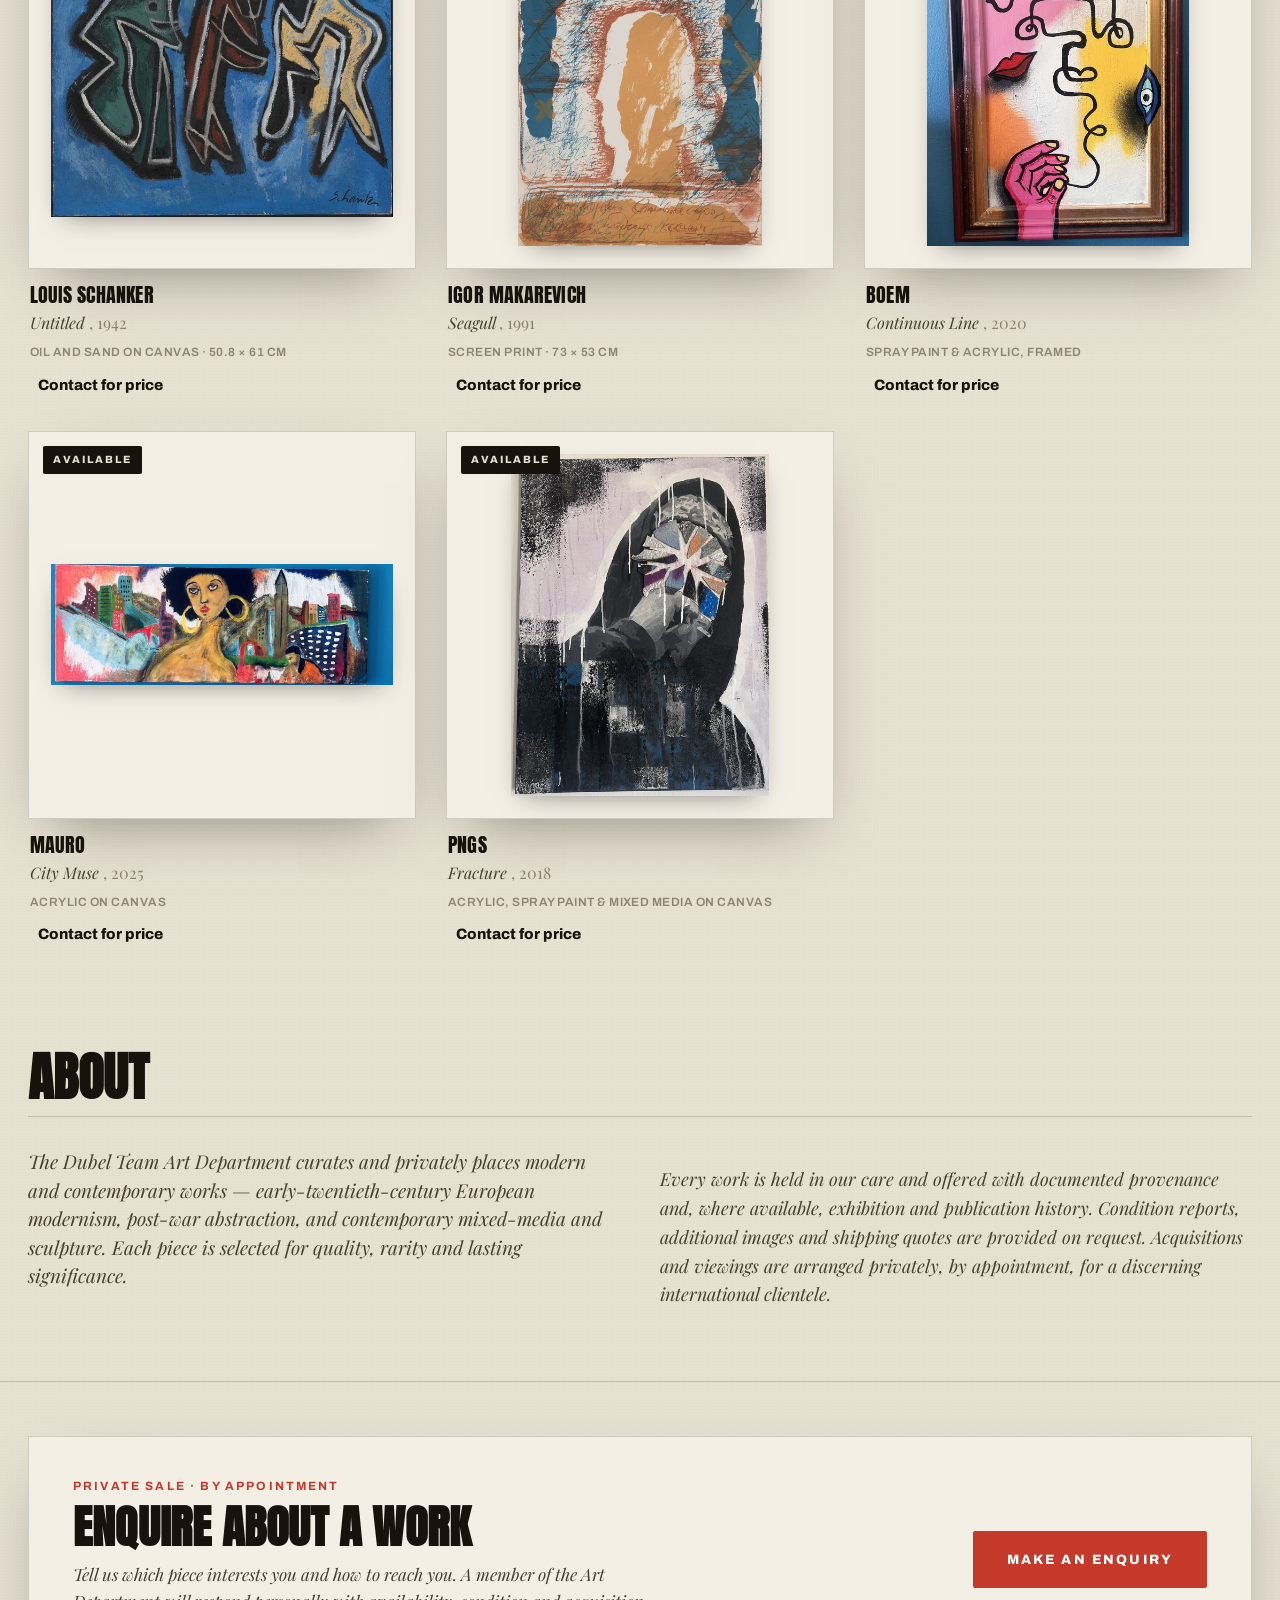
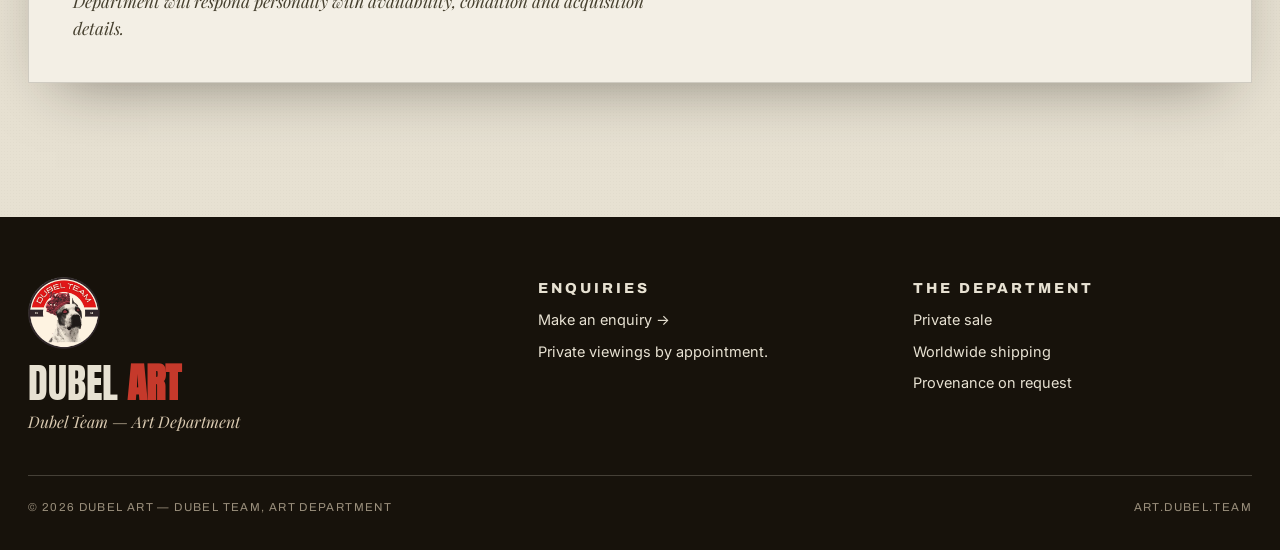
==== commit b8b7b630: "Add files via upload" ====
--- a/index.html
+++ b/index.html
@@ -3,12 +3,13 @@
 <head>
 <meta charset="utf-8">
 <meta name="viewport" content="width=device-width, initial-scale=1">
+<meta name="theme-color" content="#17120b">
 <title>DUBEL ART — Modern & Contemporary, Private Sale</title>
 <meta name="description" content="A curated group of modern and contemporary paintings, prints and sculpture available for private sale.">
 <link rel="preconnect" href="https://fonts.googleapis.com">
 <link rel="preconnect" href="https://fonts.gstatic.com" crossorigin>
 <link href="https://fonts.googleapis.com/css2?family=Anton&family=Archivo:wght@400;600;700;800;900&family=Inter:wght@400;500;600;700&family=Playfair+Display:ital,wght@1,400;1,500;1,600&display=swap" rel="stylesheet">
-<link rel="stylesheet" href="styles.css">
+<link rel="stylesheet" href="styles.css?v=4">
 <meta property="og:title" content="DUBEL ART — Dubel Team, Art Department">
 <meta property="og:description" content="Modern & contemporary works — private sale, by appointment.">
 <meta property="og:image" content="images/logo.png">
@@ -87,7 +88,7 @@
 <footer id="site-footer"></footer>
 
 <script src="data.js"></script>
-<script src="app.js"></script>
+<script src="app.js?v=4"></script>
 <script>
 (function(){
   var D = window.DubelArt;
--- a/styles.css
+++ b/styles.css
@@ -73,10 +73,16 @@
 
 /* ---------- header ---------- */
 .site-header{
-  position:sticky;top:0;z-index:50;
-  background:color-mix(in srgb,var(--paper) 88%, transparent);
-  backdrop-filter:blur(8px);
+  position:sticky;top:0;z-index:60;
+  background:rgba(231,225,210,.94);
   border-bottom:1px solid var(--line);
+}
+@supports ((backdrop-filter:blur(8px)) or (-webkit-backdrop-filter:blur(8px))){
+  .site-header{
+    background:color-mix(in srgb,var(--paper) 88%, transparent);
+    -webkit-backdrop-filter:blur(8px);
+    backdrop-filter:blur(8px);
+  }
 }
 .site-header .wrap{display:flex;align-items:center;gap:22px;height:84px}
 .brand{display:flex;align-items:center;gap:14px;margin-right:auto}
@@ -235,12 +241,18 @@
 }
 @media(max-width:620px){
   .wrap{padding:0 18px}
-  .nav{position:fixed;inset:84px 0 auto 0;background:var(--paper);flex-direction:column;align-items:flex-start;
-    gap:0;padding:8px 18px 18px;border-bottom:1px solid var(--line);transform:translateY(-130%);transition:transform .3s ease}
-  .nav.open{transform:translateY(0)}
+  .site-header .wrap{height:64px;gap:12px}
+  .brand{gap:10px}
+  .brand__mark--logo{width:40px;height:40px}
+  .brand__name{font-size:19px}
+  .brand__tag{font-size:11px;margin-top:1px}
+  .nav{position:absolute;top:100%;left:0;right:0;background:var(--paper);flex-direction:column;align-items:stretch;
+    gap:0;padding:8px 18px 16px;border-bottom:1px solid var(--line);box-shadow:0 18px 30px -18px rgba(23,18,11,.5);
+    transform:translateY(-12px);opacity:0;visibility:hidden;transition:transform .25s ease,opacity .25s ease,visibility .25s;z-index:60}
+  .nav.open{transform:translateY(0);opacity:1;visibility:visible}
   .nav a{padding:14px 0;width:100%;border-bottom:1px solid var(--line);font-size:14px}
-  .nav .btn{margin-top:12px}
-  .nav-toggle{display:grid;place-items:center;width:42px;height:42px;border:1.5px solid var(--ink);background:transparent;border-radius:2px}
+  .nav .btn{margin-top:12px;width:100%;text-align:center;padding:15px}
+  .nav-toggle{display:grid;place-items:center;width:42px;height:42px;border:1.5px solid var(--ink);background:transparent;border-radius:2px;flex:0 0 auto}
   .grid{grid-template-columns:1fr;gap:26px}
   .cols2{grid-template-columns:1fr}
   .foot__grid{grid-template-columns:1fr}
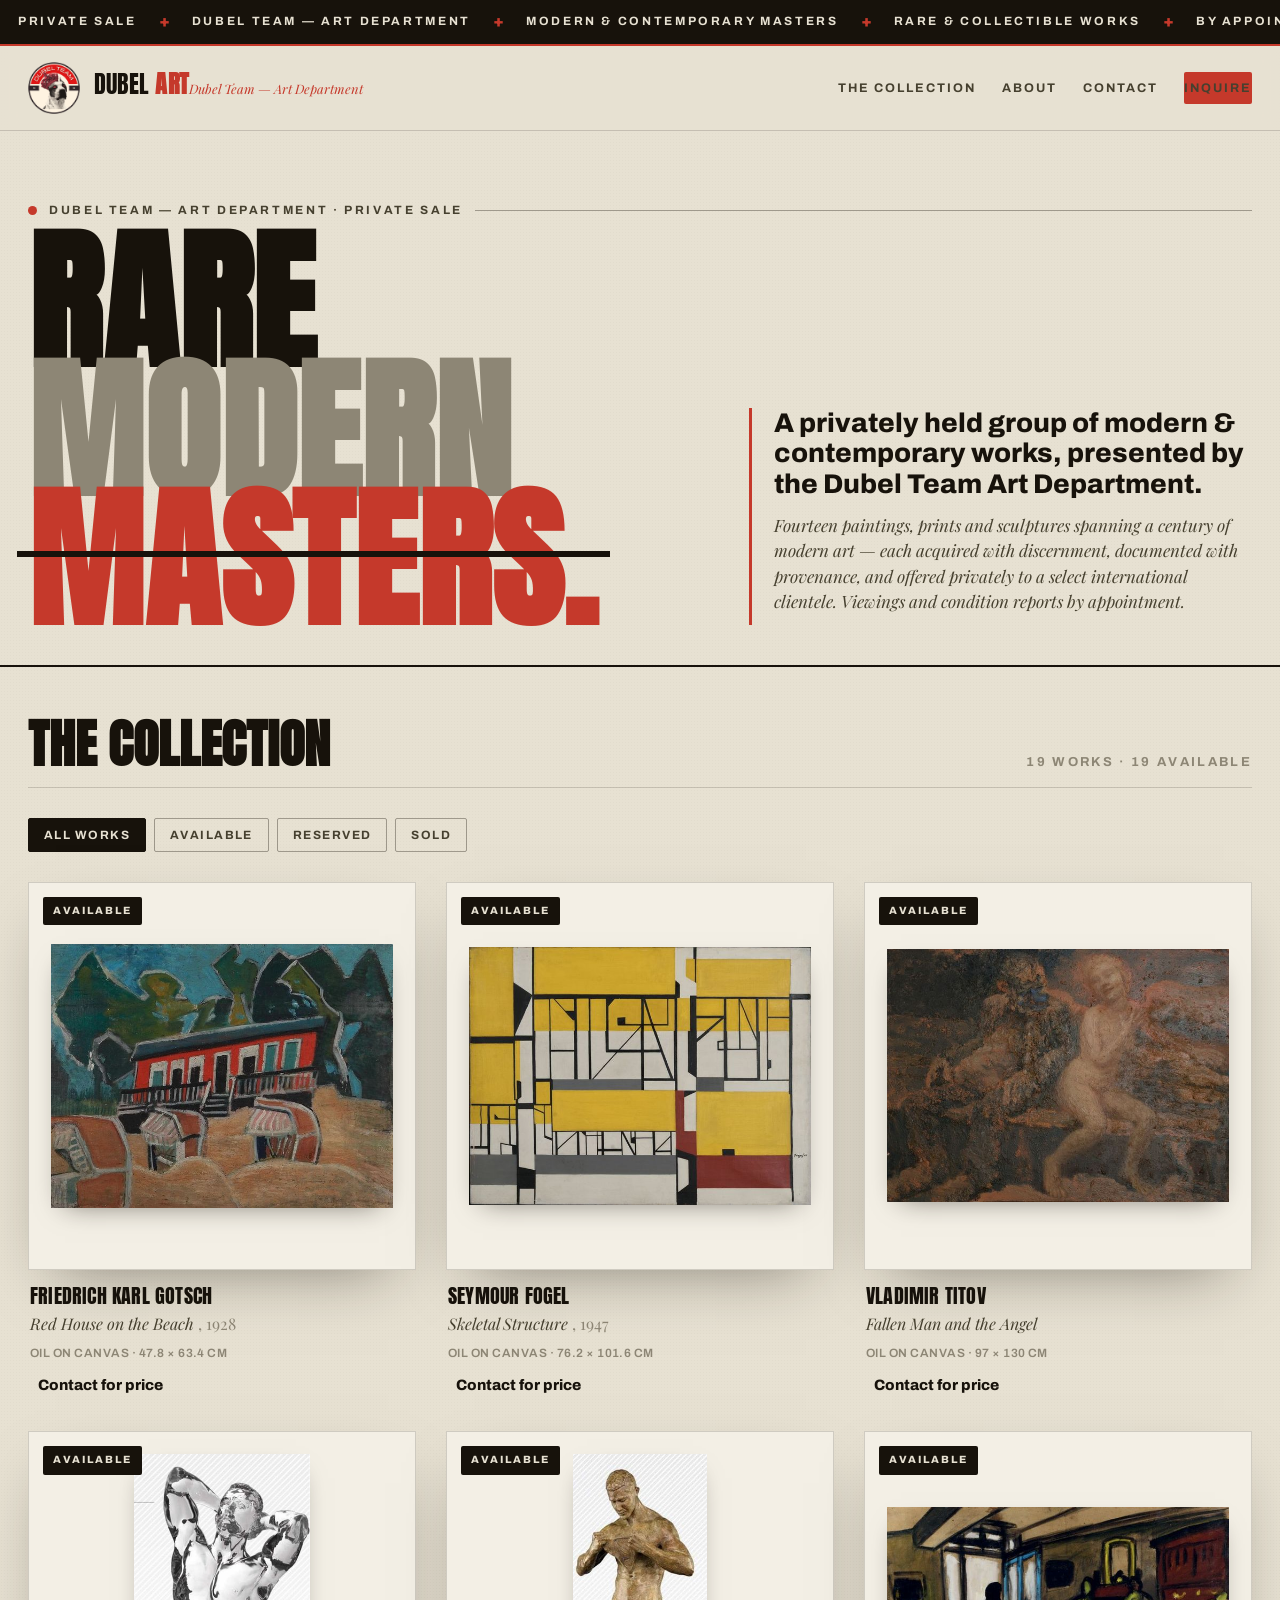
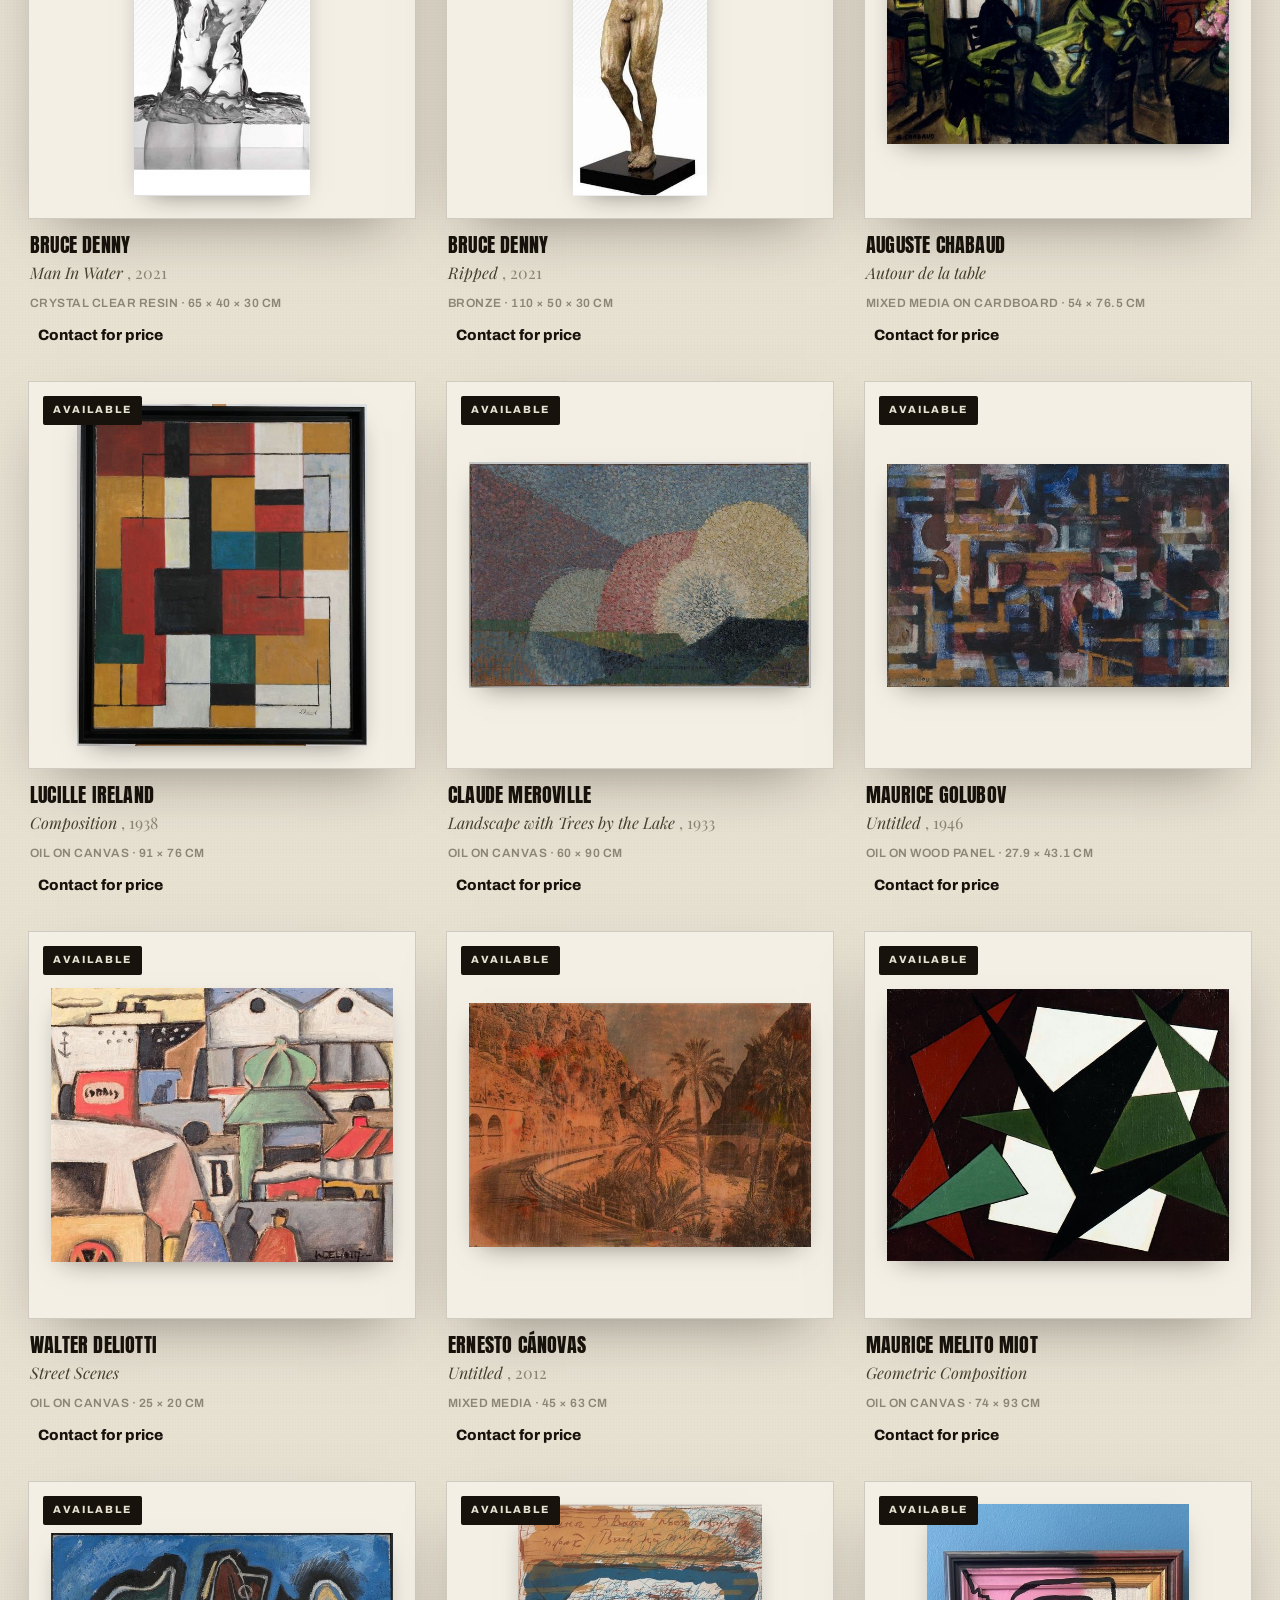
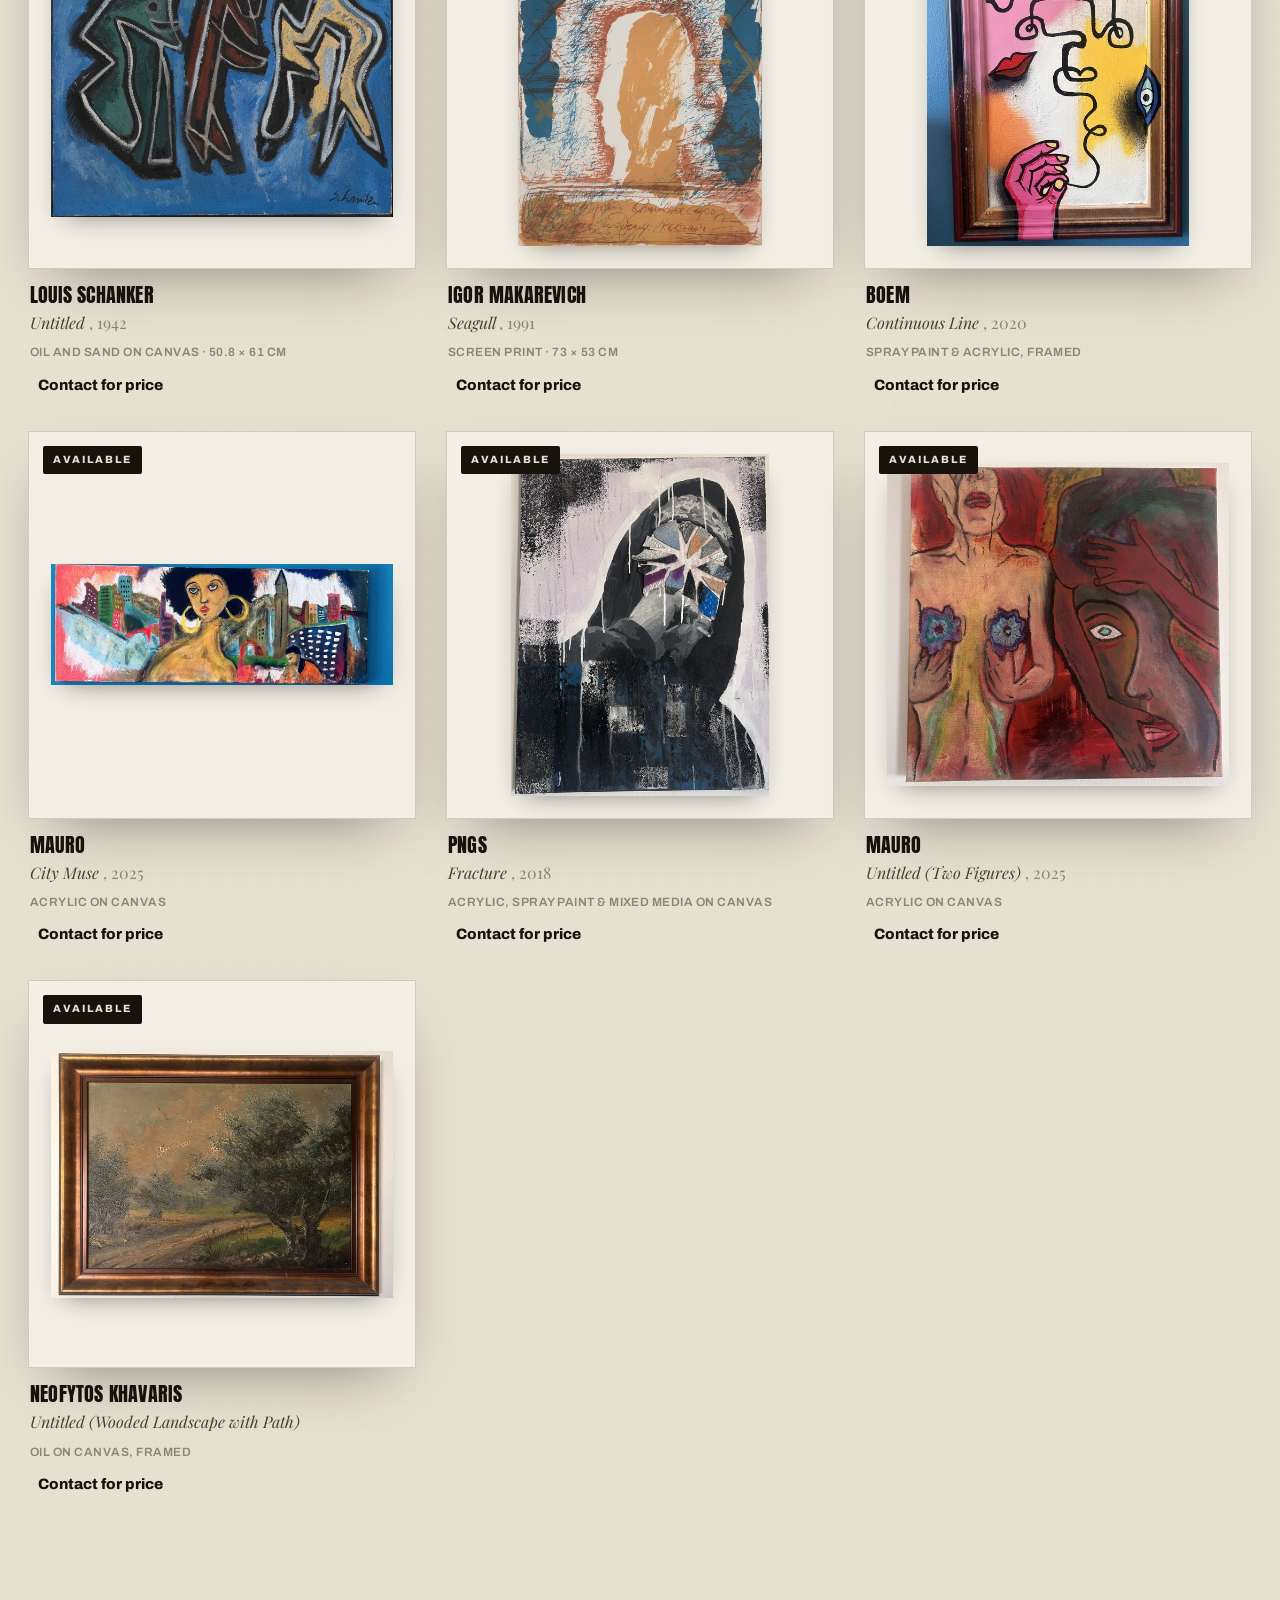
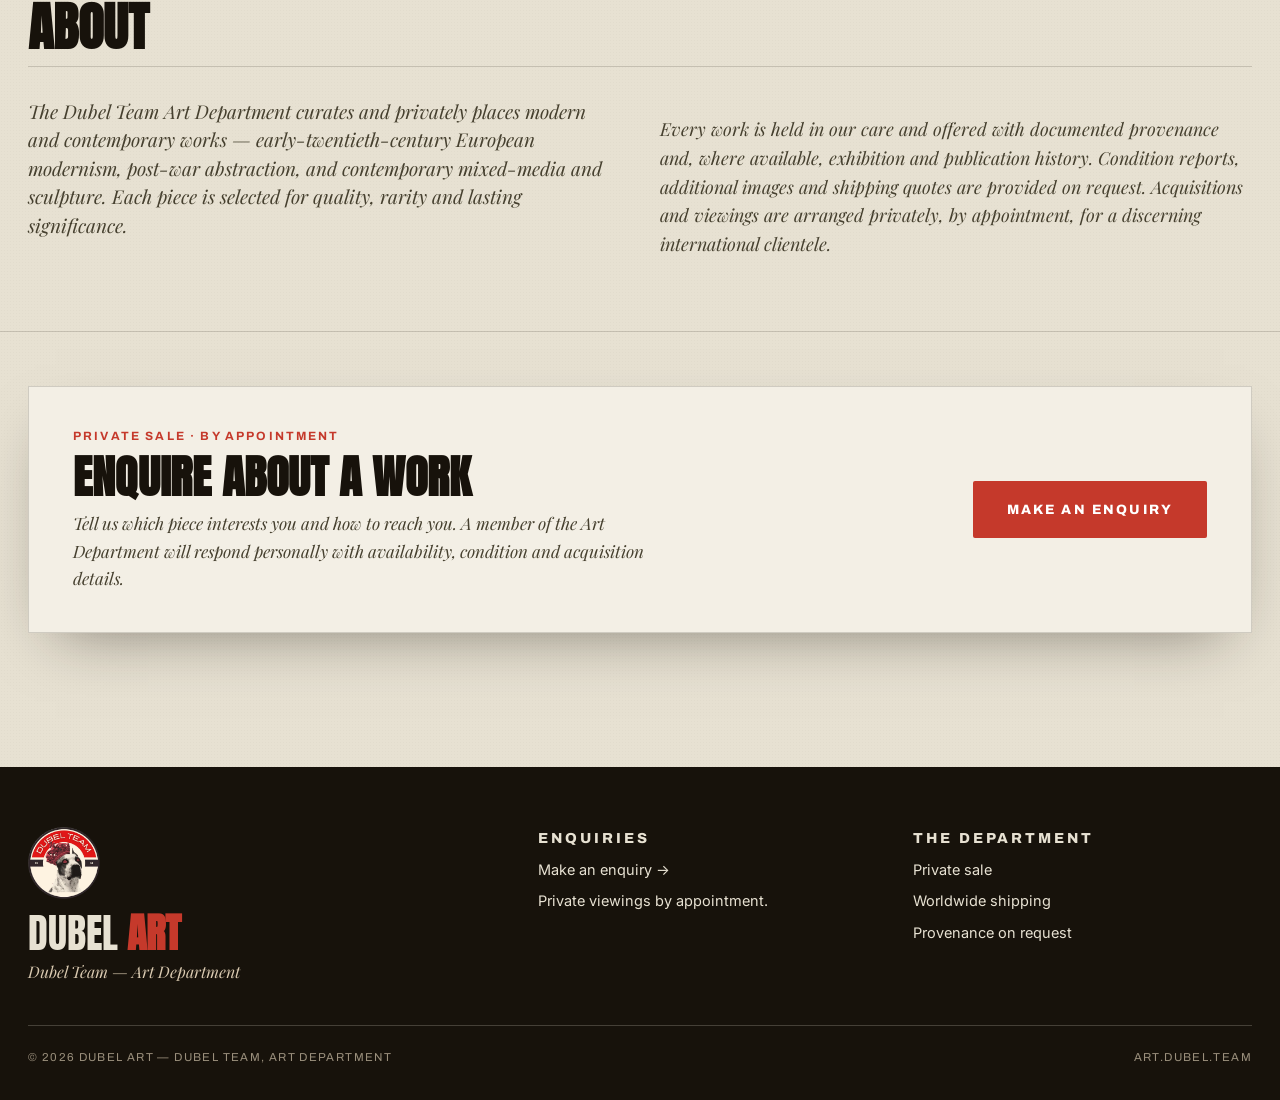
==== commit 0b62eb19: "Add files via upload" ====
--- a/index.html
+++ b/index.html
@@ -9,7 +9,7 @@
 <link rel="preconnect" href="https://fonts.googleapis.com">
 <link rel="preconnect" href="https://fonts.gstatic.com" crossorigin>
 <link href="https://fonts.googleapis.com/css2?family=Anton&family=Archivo:wght@400;600;700;800;900&family=Inter:wght@400;500;600;700&family=Playfair+Display:ital,wght@1,400;1,500;1,600&display=swap" rel="stylesheet">
-<link rel="stylesheet" href="styles.css?v=4">
+<link rel="stylesheet" href="styles.css?v=5">
 <meta property="og:title" content="DUBEL ART — Dubel Team, Art Department">
 <meta property="og:description" content="Modern & contemporary works — private sale, by appointment.">
 <meta property="og:image" content="images/logo.png">
@@ -88,24 +88,15 @@
 <footer id="site-footer"></footer>
 
 <script src="data.js"></script>
-<script src="app.js?v=4"></script>
+<script src="app.js?v=5"></script>
 <script>
 (function(){
   var D = window.DubelArt;
-  var data = D.loadData();
-  var site = data.site, works = data.works;
-  D.mountChrome(site);
-
-  // hero copy
-  function set(id,v){var n=document.getElementById(id); if(n) n.textContent=v||"";}
-  set("hero-eyebrow", site.heroEyebrow);
-  set("hl1", site.heroLine1); set("hl2", site.heroLine2); set("hl3", site.heroLine3);
-  set("hero-statement", site.heroStatement);
-  set("hero-body", site.heroBody);
-
+  var site = {}, works = [], current = "all";
   var grid = document.getElementById("grid");
   var countEl = document.getElementById("count");
-  var current = "all";
+
+  function set(id,v){var n=document.getElementById(id); if(n) n.textContent=v||"";}
 
   function cardHtml(w){
     var st = D.statusInfo(w);
@@ -141,7 +132,8 @@
       "<div class='empty'>No works in this category right now.</div>";
   }
 
-  document.getElementById("filters").addEventListener("click", function(e){
+  var filters = document.getElementById("filters");
+  if(filters) filters.addEventListener("click", function(e){
     var b = e.target.closest(".chip"); if(!b) return;
     current = b.getAttribute("data-filter");
     [].forEach.call(this.querySelectorAll(".chip"), function(c){
@@ -150,7 +142,17 @@
     render();
   });
 
-  render();
+  function apply(data){
+    site = data.site || {}; works = data.works || [];
+    D.mountChrome(site);
+    set("hero-eyebrow", site.heroEyebrow);
+    set("hl1", site.heroLine1); set("hl2", site.heroLine2); set("hl3", site.heroLine3);
+    set("hero-statement", site.heroStatement);
+    set("hero-body", site.heroBody);
+    render();
+  }
+
+  D.onData(apply);
 })();
 </script>
 </body>
